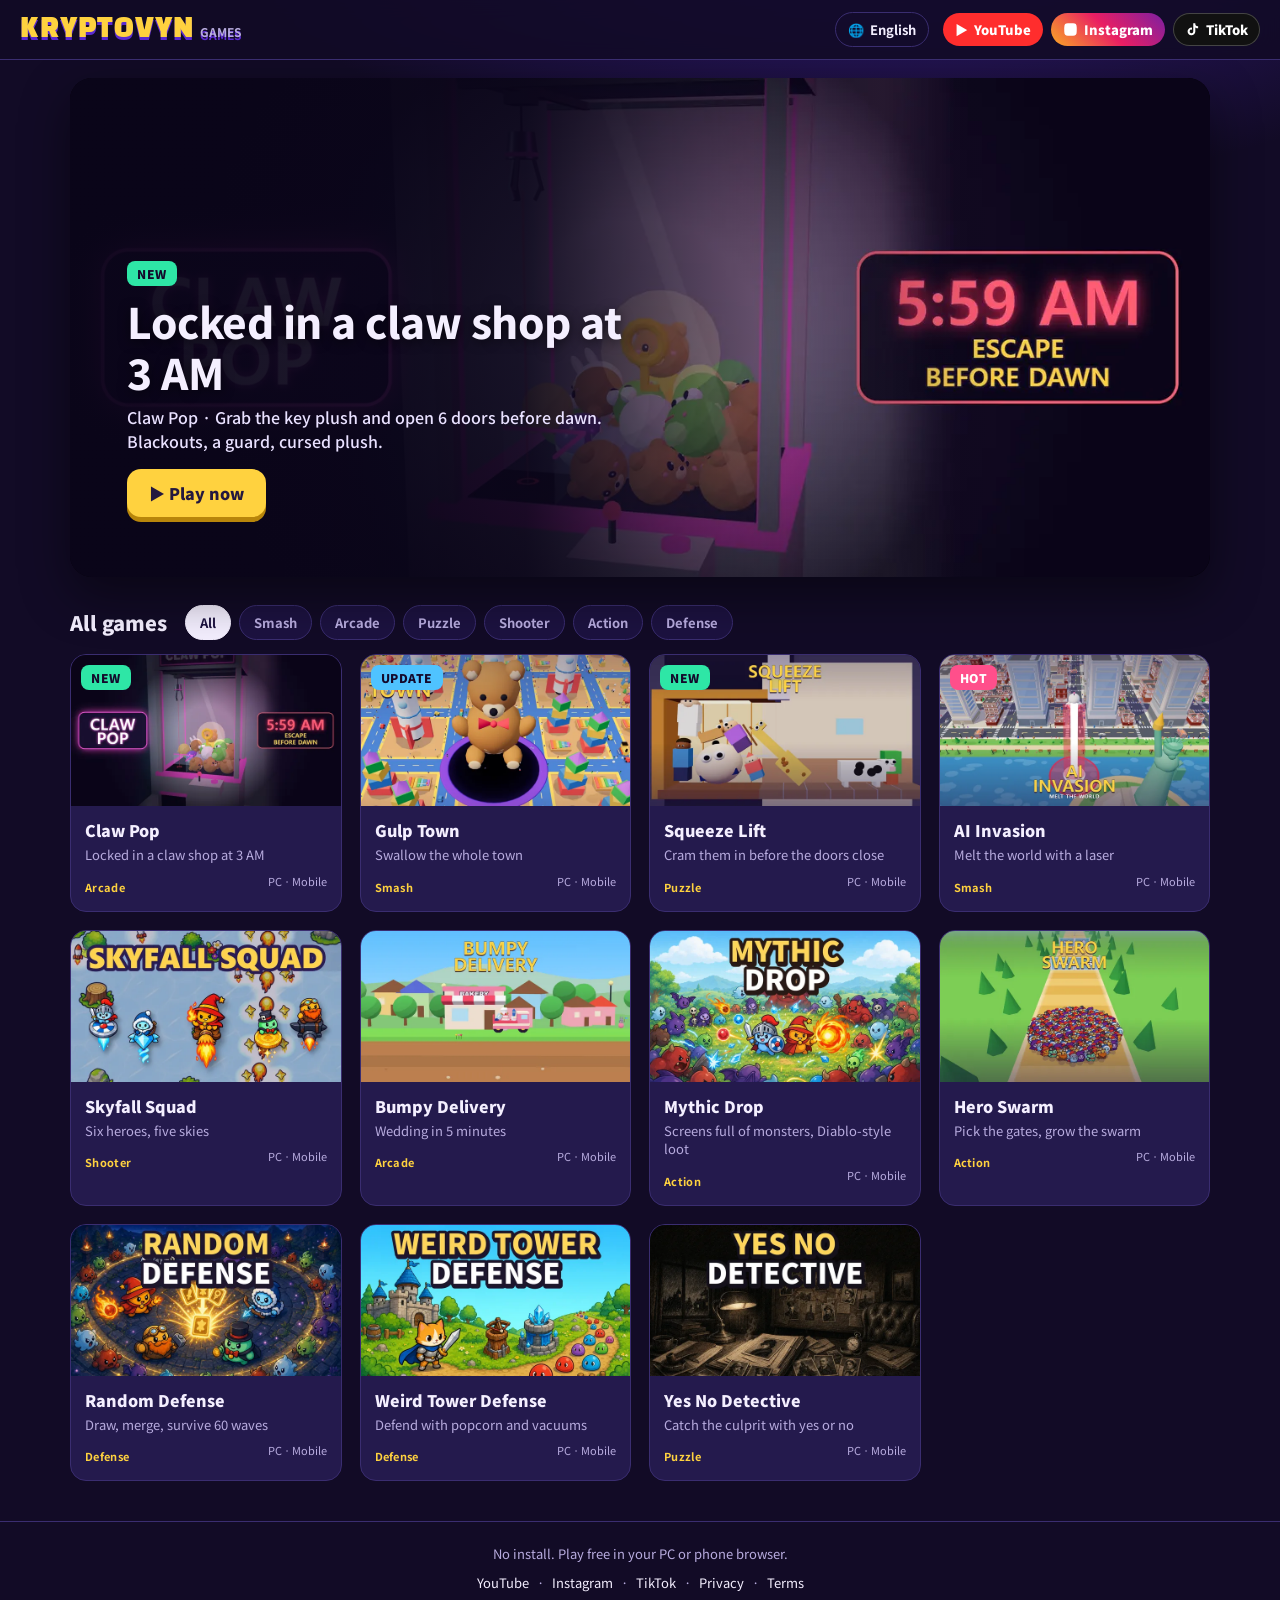
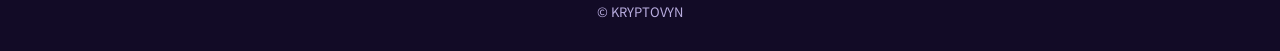
==== index.html @ 741cf645 "사이트 지도와 robots.txt" ====
<!doctype html>
<html lang="ko">
<head>
<meta charset="utf-8">
<meta name="viewport" content="width=device-width,initial-scale=1">
<title>KRYPTOVYN Games · 브라우저에서 바로, 무료</title>
<meta name="description" content="KRYPTOVYN이 만든 웹 게임 모음. 설치 없이 PC · 폰 브라우저에서 바로, 무료로.">
<link rel="canonical" href="https://kryptovyn.github.io/">
<meta property="og:title" content="KRYPTOVYN Games">
<meta property="og:description" content="설치 없이 브라우저에서 바로 하는 무료 게임 11개">
<meta property="og:image" content="https://kryptovyn.github.io/img/claw_hero.webp">
<link rel="preconnect" href="https://fonts.googleapis.com"><link rel="preconnect" href="https://fonts.gstatic.com" crossorigin>
<link href="https://fonts.googleapis.com/css2?family=Black+Han+Sans&family=Noto+Sans+KR:wght@500;700;900&display=swap" rel="stylesheet">
<style>
:root{--bg:#120b26;--bg2:#1c1240;--card:#241a4d;--line:#3a2d70;--ink:#f4efff;--dim:#b8acdf;--sun:#ffd23f;--hot:#ff4f8b;--new:#2ee6a6;--up:#4fc3ff}
*{box-sizing:border-box}html:lang(ja) body,html:lang(zh) body{word-break:normal;line-break:strict;overflow-wrap:anywhere}html{scroll-behavior:smooth}
body{margin:0;overflow-x:hidden;word-break:keep-all;background:radial-gradient(1200px 600px at 70% -10%,#3b1f8f 0,transparent 60%),var(--bg);color:var(--ink);font-family:"Noto Sans KR",system-ui,sans-serif;min-height:100vh}
a{color:inherit;text-decoration:none}
header{position:sticky;top:0;z-index:10;display:flex;min-width:0;align-items:center;gap:14px;padding:12px 20px;background:rgba(18,11,38,.88);backdrop-filter:blur(10px);border-bottom:1px solid var(--line)}
.logo{font-family:"Black Han Sans",sans-serif;font-size:26px;letter-spacing:1px;color:var(--sun);text-shadow:0 3px 0 #5b2bd1}
.logo small{font-family:"Noto Sans KR";font-size:12px;font-weight:700;color:var(--dim);margin-left:6px;letter-spacing:0}
.sp{flex:1}
.lang{all:unset;cursor:pointer;display:flex;align-items:center;gap:6px;padding:7px 12px;border:1px solid var(--line);border-radius:999px;font-size:13px;font-weight:700;color:var(--ink)}.lang:hover{border-color:var(--sun)}#pop{position:fixed;inset:0;z-index:50;display:none;place-items:center;background:rgba(6,3,15,.6);backdrop-filter:blur(4px)}#pop.on{display:grid}.popbox{width:min(92vw,520px);padding:20px;border-radius:20px;background:var(--bg2);border:1px solid var(--line);box-shadow:0 20px 60px rgba(0,0,0,.6)}.popbox h4{margin:0 0 14px;font-size:18px}.langs{display:grid;grid-template-columns:repeat(2,1fr);gap:10px}.langs button{all:unset;cursor:pointer;padding:12px 14px;border-radius:12px;background:var(--card);border:1px solid var(--line);font-weight:700;text-align:center}.langs button.on{background:var(--sun);color:#24183f;border-color:var(--sun)}.langs button:hover{border-color:var(--sun)}
.soc{display:flex;gap:8px}.soc a{display:flex;align-items:center;gap:6px;padding:7px 12px;border-radius:999px;font-weight:900;font-size:13px;color:#fff}.soc .yt{background:#ff2d2d}.soc .ig{background:linear-gradient(45deg,#f9a825,#e91e63,#7b1fa2)}.soc .tt{background:#111;box-shadow:inset 0 0 0 1px #444}.soc svg{width:15px;height:15px;fill:#fff}
main{max-width:1180px;margin:0 auto;padding:18px 20px 40px}
.hero{position:relative;border-radius:22px;overflow:hidden;aspect-ratio:16/7;min-height:230px;background:#000;box-shadow:0 18px 50px rgba(0,0,0,.45)}
.slide{position:absolute;inset:0;opacity:0;transition:opacity .7s;display:block}
.slide.on{opacity:1;z-index:1}.slide .txt{opacity:0;transform:translateY(8px);transition:opacity .35s,transform .35s}.slide.on .txt{opacity:1;transform:none;transition-delay:.35s}
.slide img{width:100%;height:100%;object-fit:cover;object-position:70% center}
.slide .shade{position:absolute;inset:0;background:linear-gradient(90deg,rgba(10,5,25,.96) 0,rgba(10,5,25,.9) 40%,rgba(10,5,25,.35) 62%,transparent 82%)}
.slide .txt{position:absolute;left:5%;bottom:12%;max-width:46%}
.tag{display:inline-block;padding:4px 10px;border-radius:8px;font-size:12px;font-weight:900;letter-spacing:.5px;color:#14092b}
.tag.new{background:var(--new)}.tag.up{background:var(--up)}.tag.hot{background:var(--hot);color:#fff}
.slide h2{margin:10px 0 8px;font-weight:800;font-size:clamp(24px,3.6vw,42px);line-height:1.2;letter-spacing:-.5px;text-shadow:0 2px 12px rgba(0,0,0,.6)}
.slide p{margin:0 0 16px;font-size:clamp(13px,1.4vw,16px);font-weight:500;color:#e9e1ff;line-height:1.5}
.play{display:inline-flex;align-items:center;gap:8px;padding:12px 22px;border-radius:14px;background:var(--sun);color:#24183f;font-weight:900;font-size:16px;box-shadow:0 5px 0 #b8860b;transition:transform .12s}
.play:hover{transform:translateY(-2px)}
.dots{position:absolute;right:18px;bottom:16px;display:flex;gap:8px}
.dots button{all:unset;cursor:pointer;width:10px;height:10px;border-radius:50%;background:rgba(255,255,255,.4)}
.dots button.on{background:var(--sun);width:26px;border-radius:6px}
.bar{display:flex;align-items:center;gap:10px;margin:28px 0 14px;flex-wrap:wrap}
.bar h3{margin:0 8px 0 0;font-size:20px;font-weight:900}
.chip{all:unset;cursor:pointer;padding:7px 14px;border-radius:999px;border:1px solid var(--line);background:var(--bg2);font-size:13px;font-weight:700;color:var(--dim)}
.chip.on{background:var(--ink);color:#1c1240;border-color:var(--ink)}
.grid{display:grid;grid-template-columns:repeat(auto-fill,minmax(240px,1fr));gap:18px}.card,.info{min-width:0}.info b{overflow:hidden;text-overflow:ellipsis;white-space:nowrap}
.card{position:relative;display:flex;flex-direction:column;border-radius:16px;overflow:hidden;background:var(--card);border:1px solid var(--line);transition:transform .15s,box-shadow .15s}
.card:hover{transform:translateY(-4px);box-shadow:0 14px 30px rgba(0,0,0,.4),0 0 0 2px var(--sun)}
.thumb{position:relative;aspect-ratio:16/9;overflow:hidden;background:#000}
.thumb img{width:100%;height:100%;object-fit:cover;transition:transform .3s}
.card:hover .thumb img{transform:scale(1.06)}
.thumb .tag{position:absolute;left:10px;top:10px}
.thumb .go{position:absolute;inset:0;display:grid;place-items:center;background:rgba(10,5,25,.45);opacity:0;transition:opacity .15s}
.card:hover .go{opacity:1}
.go span{padding:10px 20px;border-radius:12px;background:var(--sun);color:#24183f;font-weight:900}
.info{padding:12px 14px 14px}
.info b{display:block;font-size:16px;font-weight:900}
.info p{margin:4px 0 8px;font-size:13px;color:var(--dim);line-height:1.4}
.genre{font-size:11px;font-weight:700;color:var(--sun);letter-spacing:.3px}
.dev{font-size:11px;color:var(--dim);float:right}
footer{border-top:1px solid var(--line);padding:22px 20px 30px;text-align:center;color:var(--dim);font-size:13px}
footer a{margin:0 8px;color:var(--ink)}
@media (max-width:640px){header{padding:10px 16px}.logo{font-size:22px}.logo small{display:none}main{padding:14px 16px 30px}
 .hero{aspect-ratio:4/5}.slide .shade{background:linear-gradient(0deg,rgba(10,5,25,.95) 0,rgba(10,5,25,.5) 50%,transparent 75%)}
 .slide .txt{left:6%;right:6%;bottom:9%;max-width:none}.grid{grid-template-columns:repeat(2,minmax(0,1fr));gap:12px}.info p{display:none}.soc span{display:none}.soc a{padding:7px 9px}#langName{display:none}.lang{padding:7px 10px}}
</style>
</head>
<body>
<header>
  <a class="logo" href="/">KRYPTOVYN<small>GAMES</small></a>
  <div class="sp"></div>
  <button class="lang" id="langBtn" aria-haspopup="dialog">🌐 <span id="langName"></span></button>
  <div class="soc"><a class="yt" href="https://www.youtube.com/@KRYPTOVYN" target="_blank" rel="noopener">▶ <span>YouTube</span></a><a class="ig" href="https://www.instagram.com/kryptovyn/" target="_blank" rel="noopener"><svg viewBox="0 0 24 24"><path d="M12 7a5 5 0 1 0 0 10 5 5 0 0 0 0-10zm0 8.2A3.2 3.2 0 1 1 12 8.8a3.2 3.2 0 0 1 0 6.4zM17.3 5.5a1.2 1.2 0 1 0 0 2.4 1.2 1.2 0 0 0 0-2.4zM12 2c-2.7 0-3 0-4.1.1C3.6 2.3 2.3 3.6 2.1 7.9 2 9 2 9.3 2 12s0 3 .1 4.1c.2 4.3 1.5 5.6 5.8 5.8C9 22 9.3 22 12 22s3 0 4.1-.1c4.3-.2 5.6-1.5 5.8-5.8.1-1.1.1-1.4.1-4.1s0-3-.1-4.1c-.2-4.3-1.5-5.6-5.8-5.8C15 2 14.7 2 12 2z"/></svg><span>Instagram</span></a><a class="tt" href="https://www.tiktok.com/@kryptovyn" target="_blank" rel="noopener"><svg viewBox="0 0 24 24"><path d="M16.5 2h-3.3v13.2a2.9 2.9 0 1 1-2-2.8V9a6.2 6.2 0 1 0 5.3 6.2V8.6a7.6 7.6 0 0 0 4.5 1.5V6.8a4.4 4.4 0 0 1-4.5-4.8z"/></svg><span>TikTok</span></a></div>
</header>
<main>
  <section class="hero" id="hero"></section>
  <div class="bar"><h3 data-t="all">모든 게임</h3><div id="chips" style="display:flex;gap:8px;flex-wrap:wrap"></div></div>
  <section class="grid" id="grid"></section>
</main>
<div id="pop" role="dialog" aria-modal="true"><div class="popbox"><h4 id="popTitle"></h4><div class="langs" id="langs"></div></div></div>
<footer>
  <div data-t="foot">설치 없이 PC · 폰 브라우저에서 바로, 무료로 즐기세요.</div>
  <div style="margin-top:10px"><a href="https://www.youtube.com/@KRYPTOVYN" target="_blank" rel="noopener">YouTube</a>·<a href="https://www.instagram.com/kryptovyn/" target="_blank" rel="noopener">Instagram</a>·<a href="https://www.tiktok.com/@kryptovyn" target="_blank" rel="noopener">TikTok</a>·<a href="/privacy.html">Privacy</a>·<a href="/terms.html">Terms</a></div>
  <div style="margin-top:10px">© KRYPTOVYN</div>
</footer>
<script>
const G = [
  { id: 'claw', url: 'ny4y672bgn55pk', name: 'Claw Pop', tag: 'new', g: 'arcade', hero: 1,
    ko: ['새벽 3시, 뽑기방에 갇혔다', '동트기 전에 열쇠 인형을 뽑아 문 6개를 열어라. 정전 · 경비 · 저주받은 인형.'],
    en: ['Locked in a claw shop at 3 AM', 'Grab the key plush and open 6 doors before dawn. Blackouts, a guard, cursed plush.'] },
  { id: 'gulp', url: 'rp5hg7v2xbxrec', name: 'Gulp Town', tag: 'up', g: 'smash', hero: 1,
    ko: ['구멍 하나로 마을을 통째로', '작은 구멍이 커지며 장난감 방 · 해저 마을 · 공룡 정글까지 10곳을 삼킨다.'],
    en: ['Swallow the whole town', 'A tiny hole grows until it eats 10 towns: toy room, undersea, dino jungle and more.'] },
  { id: 'squeeze', url: '6ucj7qs4r2pgpw', name: 'Squeeze Lift', tag: 'new', g: 'puzzle', hero: 1,
    ko: ['문 닫히기 전에 다 태워', '스모 선수도 피아노도 소도, 엘리베이터에 꽉꽉 밀어 넣기.'],
    en: ['Cram them in before the doors close', 'Sumo wrestlers, pianos, cows: squeeze everyone into the lift.'] },
  { id: 'melt', url: 'kkguhmxusq3gz5', name: 'AI Invasion', tag: 'hot', g: 'smash', hero: 1,
    ko: ['레이저로 세계 도시를 녹여라', '벤치 하나 녹이던 레이저가 에펠탑 · 도쿄타워까지. 도시 11곳.'],
    en: ['Melt the world with a laser', 'From a park bench to the Eiffel Tower: 11 cities to melt.'] },
  { id: 'sky', url: 'kna2vvtacb5og5', name: 'Skyfall Squad', tag: '', g: 'shooter',
    ko: ['영웅 여섯, 하늘 다섯 곳', '손가락 하나로 날며 쏘는 세로 슈팅. 보스 앞에서 지원군 호출.'], en: ['Six heroes, five skies', 'A vertical shooter you fly with one finger. Call backup at the boss.'] },
  { id: 'bumpy', url: '2wv7rvomm4jnra', name: 'Bumpy Delivery', tag: '', g: 'arcade',
    ko: ['결혼식 5분 전, 케이크 배달', '흔들리는 트럭으로 3단 케이크를 지켜라. 길 10개.'], en: ['Wedding in 5 minutes', 'Keep a 3-tier cake on a wobbly truck across 10 roads.'] },
  { id: 'mythic', url: 'd7iuylpphlv6wb', name: 'Mythic Drop', tag: '', g: 'action',
    ko: ['몹으로 꽉 찬 화면, 디아블로식 장비', '무기 21개 · 세트 장비 · 각성. 화면이 전부 터진다.'], en: ['Screens full of monsters, Diablo-style loot', '21 weapons, set items, awakenings.'] },
  { id: 'swarm', url: '33snqmhvxssrfx', name: 'Hero Swarm', tag: '', g: 'action',
    ko: ['문을 골라 영웅 군단 키우기', '좋은 문을 고르면 군단이 불어난다.'], en: ['Pick the gates, grow the swarm', 'Choose the right gates and your army explodes.'] },
  { id: 'random', url: 'zfcdzajva7jixb', name: 'Random Defense', tag: '', g: 'defense',
    ko: ['뽑고 합쳐서 60웨이브', '같은 유닛 둘을 합치면 더 세진다.'], en: ['Draw, merge, survive 60 waves', 'Merge two of a kind to power up.'] },
  { id: 'tower', url: 'lw3zpk6rowh5en', name: 'Weird Tower Defense', tag: '', g: 'defense',
    ko: ['뻥튀기 · 청소기로 막는 디펜스', '이상한 탑으로 슬라임 떼를 막아라.'], en: ['Defend with popcorn and vacuums', 'Hold back slimes with the weirdest towers.'] },
  { id: 'detective', url: '7g3k2mruqqvpy7', name: 'Yes No Detective', tag: '', g: 'puzzle',
    ko: ['예 · 아니오로 범인 찾기', '질문만으로 사건을 푸는 짧은 추리.'], en: ['Catch the culprit with yes or no', 'Short mysteries solved by questions only.'] },
]
const LANGS = { en: 'English', ko: '한국어', es: 'Español', pt: 'Português', ru: 'Русский', tr: 'Türkçe', de: 'Deutsch', fr: 'Français', ja: '日本語', zh: '简体中文' }
// taglines (and hero lines) for languages beyond ko / en: [tagline, hero line]
const X = {
  es: { claw: ['Encerrado en una tienda de garras a las 3 AM', 'Atrapa el peluche con la llave y abre 6 puertas antes del amanecer.'], gulp: ['Trágate el pueblo entero', 'Un agujero diminuto crece hasta comerse 10 pueblos.'], squeeze: ['Mételos antes de que se cierren las puertas', 'Luchadores de sumo, pianos, vacas: todos al ascensor.'], melt: ['Derrite el mundo con un láser', 'De un banco del parque a la Torre Eiffel: 11 ciudades.'], sky: ['Seis héroes, cinco cielos'], bumpy: ['Boda en 5 minutos: entrega el pastel'], mythic: ['Pantallas llenas de monstruos y botín'], swarm: ['Elige puertas y haz crecer tu ejército'], random: ['Saca, combina y aguanta 60 oleadas'], tower: ['Defiende con palomitas y aspiradoras'], detective: ['Atrapa al culpable con sí o no'] },
  pt: { claw: ['Preso numa loja de garra às 3h', 'Pegue a pelúcia da chave e abra 6 portas antes do amanhecer.'], gulp: ['Engula a cidade inteira', 'Um buraco minúsculo cresce até devorar 10 cidades.'], squeeze: ['Enfie todos antes da porta fechar', 'Lutadores de sumô, pianos, vacas: todos no elevador.'], melt: ['Derreta o mundo com um laser', 'De um banco de praça à Torre Eiffel: 11 cidades.'], sky: ['Seis heróis, cinco céus'], bumpy: ['Casamento em 5 minutos: entregue o bolo'], mythic: ['Telas cheias de monstros e saque'], swarm: ['Escolha portões e aumente o exército'], random: ['Sorteie, junte e aguente 60 ondas'], tower: ['Defenda com pipoca e aspiradores'], detective: ['Pegue o culpado com sim ou não'] },
  ru: { claw: ['Заперт в автоматах в 3 часа ночи', 'Достань игрушку с ключом и открой 6 дверей до рассвета.'], gulp: ['Проглоти весь город', 'Крошечная дыра растёт и съедает 10 городов.'], squeeze: ['Затолкай всех, пока двери не закрылись', 'Сумоисты, пианино, коровы — все в лифт.'], melt: ['Расплавь мир лазером', 'От скамейки до Эйфелевой башни: 11 городов.'], sky: ['Шесть героев, пять небес'], bumpy: ['Свадьба через 5 минут: довези торт'], mythic: ['Экран полон монстров и добычи'], swarm: ['Выбирай ворота и расти армию'], random: ['Тяни, объединяй, держи 60 волн'], tower: ['Защита попкорном и пылесосами'], detective: ['Найди виновного вопросами «да» или «нет»'] },
  tr: { claw: ['Gece 3te pençe dükkânına kilitlendin', 'Anahtarlı peluşu kap, şafaktan önce 6 kapıyı aç.'], gulp: ['Bütün kasabayı yut', 'Minik bir delik büyüyüp 10 kasabayı yutar.'], squeeze: ['Kapı kapanmadan herkesi tıkıştır', 'Sumo güreşçileri, piyanolar, inekler: herkes asansöre.'], melt: ['Dünyayı lazerle erit', 'Park bankından Eyfel Kulesine: 11 şehir.'], sky: ['Altı kahraman, beş gökyüzü'], bumpy: ['Düğüne 5 dakika: pastayı teslim et'], mythic: ['Canavar dolu ekranlar ve ganimet'], swarm: ['Kapıları seç, ordunu büyüt'], random: ['Çek, birleştir, 60 dalga dayan'], tower: ['Patlamış mısır ve süpürgeyle savun'], detective: ['Suçluyu evet ya da hayırla bul'] },
  de: { claw: ['Um 3 Uhr im Greiferladen eingesperrt', 'Schnapp das Plüschtier mit dem Schlüssel und öffne 6 Türen vor dem Morgengrauen.'], gulp: ['Verschling die ganze Stadt', 'Ein winziges Loch wächst, bis es 10 Städte frisst.'], squeeze: ['Alle rein, bevor die Tür zugeht', 'Sumoringer, Klaviere, Kühe: alle in den Aufzug.'], melt: ['Schmilz die Welt mit einem Laser', 'Von der Parkbank bis zum Eiffelturm: 11 Städte.'], sky: ['Sechs Helden, fünf Himmel'], bumpy: ['Hochzeit in 5 Minuten: liefere die Torte'], mythic: ['Bildschirme voller Monster und Beute'], swarm: ['Wähle Tore, lass dein Heer wachsen'], random: ['Ziehen, verschmelzen, 60 Wellen halten'], tower: ['Verteidige mit Popcorn und Staubsaugern'], detective: ['Finde den Täter mit Ja oder Nein'] },
  fr: { claw: ['Enfermé dans une boutique de pinces à 3 h', "Attrape la peluche à la clé et ouvre 6 portes avant l'aube."], gulp: ['Avale toute la ville', "Un petit trou grandit jusqu'à dévorer 10 villes."], squeeze: ['Fais-les tous entrer avant la fermeture', "Sumos, pianos, vaches : tout le monde dans l'ascenseur."], melt: ['Fais fondre le monde au laser', "D'un banc public à la tour Eiffel : 11 villes."], sky: ['Six héros, cinq ciels'], bumpy: ['Mariage dans 5 minutes : livre le gâteau'], mythic: ['Des écrans pleins de monstres et de butin'], swarm: ["Choisis les portes, fais grandir l'armée"], random: ['Tire, fusionne, tiens 60 vagues'], tower: ['Défends avec du pop-corn et des aspirateurs'], detective: ['Trouve le coupable par oui ou non'] },
  ja: { claw: ['午前3時、クレーンゲーム店に閉じ込められた', '鍵のぬいぐるみを取って、夜明けまでに扉を6つ開けろ。'], gulp: ['穴ひとつで町をまるごと', '小さな穴が大きくなって10の町を飲み込む。'], squeeze: ['扉が閉まる前に全員乗せろ', '力士もピアノも牛も、エレベーターにぎゅうぎゅう。'], melt: ['レーザーで世界を溶かせ', 'ベンチからエッフェル塔まで、11の都市。'], sky: ['ヒーロー6人、空は5つ'], bumpy: ['結婚式まで5分、ケーキを届けろ'], mythic: ['モンスターだらけの画面とお宝'], swarm: ['ゲートを選んでヒーロー軍団を増やせ'], random: ['引いて合体、60ウェーブを守れ'], tower: ['ポップコーンと掃除機で守るディフェンス'], detective: ['はい・いいえで犯人を探せ'] },
  zh: { claw: ['凌晨3点,被困在抓娃娃店', '抓住带钥匙的玩偶,天亮前打开6扇门。'], gulp: ['一个洞吞掉整个小镇', '小洞越变越大,吞下10个小镇。'], squeeze: ['关门前把所有人塞进去', '相扑选手、钢琴、奶牛,全都塞进电梯。'], melt: ['用激光融化世界', '从公园长椅到埃菲尔铁塔,11座城市。'], sky: ['六位英雄,五片天空'], bumpy: ['婚礼还有5分钟,送蛋糕'], mythic: ['满屏怪物与战利品'], swarm: ['选择大门,壮大英雄军团'], random: ['抽卡合成,守住60波'], tower: ['用爆米花和吸尘器守城'], detective: ['用是或否找出凶手'] },
}
const UI = {
  en: { all: 'All games', foot: 'No install. Play free in your PC or phone browser.', play: 'Play now', lang: 'Language', g: ['All', 'Smash', 'Arcade', 'Puzzle', 'Shooter', 'Action', 'Defense'] },
  ko: { all: '모든 게임', foot: '설치 없이 PC · 폰 브라우저에서 바로, 무료로 즐기세요.', play: '지금 플레이', lang: '언어', g: ['전체', '3D 부수기', '아케이드', '퍼즐', '슈팅', '액션', '디펜스'] },
  es: { all: 'Todos los juegos', foot: 'Sin instalar. Juega gratis en el navegador del PC o del móvil.', play: 'Jugar', lang: 'Idioma', g: ['Todo', 'Destrucción', 'Arcade', 'Puzle', 'Disparos', 'Acción', 'Defensa'] },
  pt: { all: 'Todos os jogos', foot: 'Sem instalar. Jogue grátis no navegador do PC ou celular.', play: 'Jogar', lang: 'Idioma', g: ['Tudo', 'Destruição', 'Arcade', 'Quebra-cabeça', 'Tiro', 'Ação', 'Defesa'] },
  ru: { all: 'Все игры', foot: 'Без установки. Играйте бесплатно в браузере ПК или телефона.', play: 'Играть', lang: 'Язык', g: ['Все', 'Разрушение', 'Аркада', 'Головоломки', 'Шутеры', 'Экшен', 'Защита'] },
  tr: { all: 'Tüm oyunlar', foot: 'Kurulum yok. PC veya telefon tarayıcısında ücretsiz oyna.', play: 'Oyna', lang: 'Dil', g: ['Hepsi', 'Yıkım', 'Arcade', 'Bulmaca', 'Nişancı', 'Aksiyon', 'Savunma'] },
  de: { all: 'Alle Spiele', foot: 'Ohne Installation. Kostenlos im Browser auf PC oder Handy.', play: 'Jetzt spielen', lang: 'Sprache', g: ['Alle', 'Zerstörung', 'Arcade', 'Puzzle', 'Shooter', 'Action', 'Verteidigung'] },
  fr: { all: 'Tous les jeux', foot: 'Sans installation. Jouez gratuitement dans le navigateur, PC ou mobile.', play: 'Jouer', lang: 'Langue', g: ['Tout', 'Destruction', 'Arcade', 'Puzzle', 'Tir', 'Action', 'Défense'] },
  ja: { all: 'すべてのゲーム', foot: 'インストール不要。PC・スマホのブラウザで無料プレイ。', play: '今すぐプレイ', lang: '言語', g: ['すべて', '破壊', 'アーケード', 'パズル', 'シューティング', 'アクション', 'ディフェンス'] },
  zh: { all: '全部游戏', foot: '无需安装,在电脑或手机浏览器免费畅玩。', play: '立即游玩', lang: '语言', g: ['全部', '破坏', '街机', '益智', '射击', '动作', '塔防'] },
}
const GKEYS = ['all', 'smash', 'arcade', 'puzzle', 'shooter', 'action', 'defense']
const TAGS = { new: 'NEW', up: 'UPDATE', hot: 'HOT' }
let lang = 'ko', genre = 'all', slide = 0, timer
const guess = () => { const n = (navigator.language || 'en').slice(0, 2); return LANGS[n] ? n : 'en' }
try { lang = localStorage.getItem('kv_lang') || guess() } catch { lang = guess() }
if (!LANGS[lang]) lang = 'en'
const U = () => UI[lang]
const txt = (g) => g[lang] || (X[lang] && X[lang][g.id] ? [X[lang][g.id][0], X[lang][g.id][1] || X[lang][g.id][0]] : g.en)
const gname = (k) => U().g[GKEYS.indexOf(k)]
const href = (g) => `https://playgama.ai/play/${g.url}`
function render() {
  document.documentElement.lang = lang
  document.getElementById('langName').textContent = LANGS[lang]
  document.getElementById('popTitle').textContent = U().lang
  document.getElementById('langs').innerHTML = Object.entries(LANGS).map(([k, v]) => `<button data-l="${k}" class="${k === lang ? 'on' : ''}" lang="${k}">${v}</button>`).join('')
  document.querySelectorAll('#langs button').forEach((b) => b.onclick = () => { lang = b.dataset.l; try { localStorage.setItem('kv_lang', lang) } catch {} closePop(); render() })
  document.querySelectorAll('[data-t]').forEach((e) => { e.textContent = U()[e.dataset.t] })
  const heroes = G.filter((g) => g.hero)
  document.getElementById('hero').innerHTML = heroes.map((g, i) => `<a class="slide${i === slide ? ' on' : ''}" href="${href(g)}" target="_blank" rel="noopener">
    <img src="img/${g.id}_hero.webp" alt="${g.name}" ${i ? 'loading="lazy"' : ''}><div class="shade"></div>
    <div class="txt">${g.tag ? `<span class="tag ${g.tag}">${TAGS[g.tag]}</span>` : ''}<h2>${txt(g)[0]}</h2><p>${g.name} · ${txt(g)[1]}</p><span class="play">▶ ${U().play}</span></div></a>`).join('')
    + `<div class="dots">${heroes.map((_, i) => `<button aria-label="${i + 1}" class="${i === slide ? 'on' : ''}" data-i="${i}"></button>`).join('')}</div>`
  document.querySelectorAll('.dots button').forEach((b) => b.onclick = (e) => { e.preventDefault(); slide = +b.dataset.i; render(); restart() })
  document.getElementById('chips').innerHTML = GKEYS.map((k) => `<button class="chip${k === genre ? ' on' : ''}" data-g="${k}">${gname(k)}</button>`).join('')
  document.querySelectorAll('.chip').forEach((b) => b.onclick = () => { genre = b.dataset.g; render() })
  document.getElementById('grid').innerHTML = G.filter((g) => genre === 'all' || g.g === genre).map((g) => `<a class="card" href="${href(g)}" target="_blank" rel="noopener">
    <div class="thumb"><img src="img/${g.id}.webp" alt="${g.name}" loading="lazy" width="640" height="360">${g.tag ? `<span class="tag ${g.tag}">${TAGS[g.tag]}</span>` : ''}<div class="go"><span>▶ ${U().play}</span></div></div>
    <div class="info"><b>${g.name}</b><p>${txt(g)[0]}</p><span class="genre">${gname(g.g)}</span><span class="dev">PC · Mobile</span></div></a>`).join('')
}
function restart() { clearInterval(timer); timer = setInterval(() => { slide = (slide + 1) % G.filter((g) => g.hero).length; document.querySelectorAll('.slide').forEach((s, i) => s.classList.toggle('on', i === slide)); document.querySelectorAll('.dots button').forEach((b, i) => b.classList.toggle('on', i === slide)) }, 5000) }
const pop = document.getElementById('pop')
function closePop() { pop.classList.remove('on') }
document.getElementById('langBtn').onclick = () => pop.classList.add('on')
pop.onclick = (e) => { if (e.target === pop) closePop() }
addEventListener('keydown', (e) => { if (e.key === 'Escape') closePop() })
render(); restart()
</script>
</body>
</html>
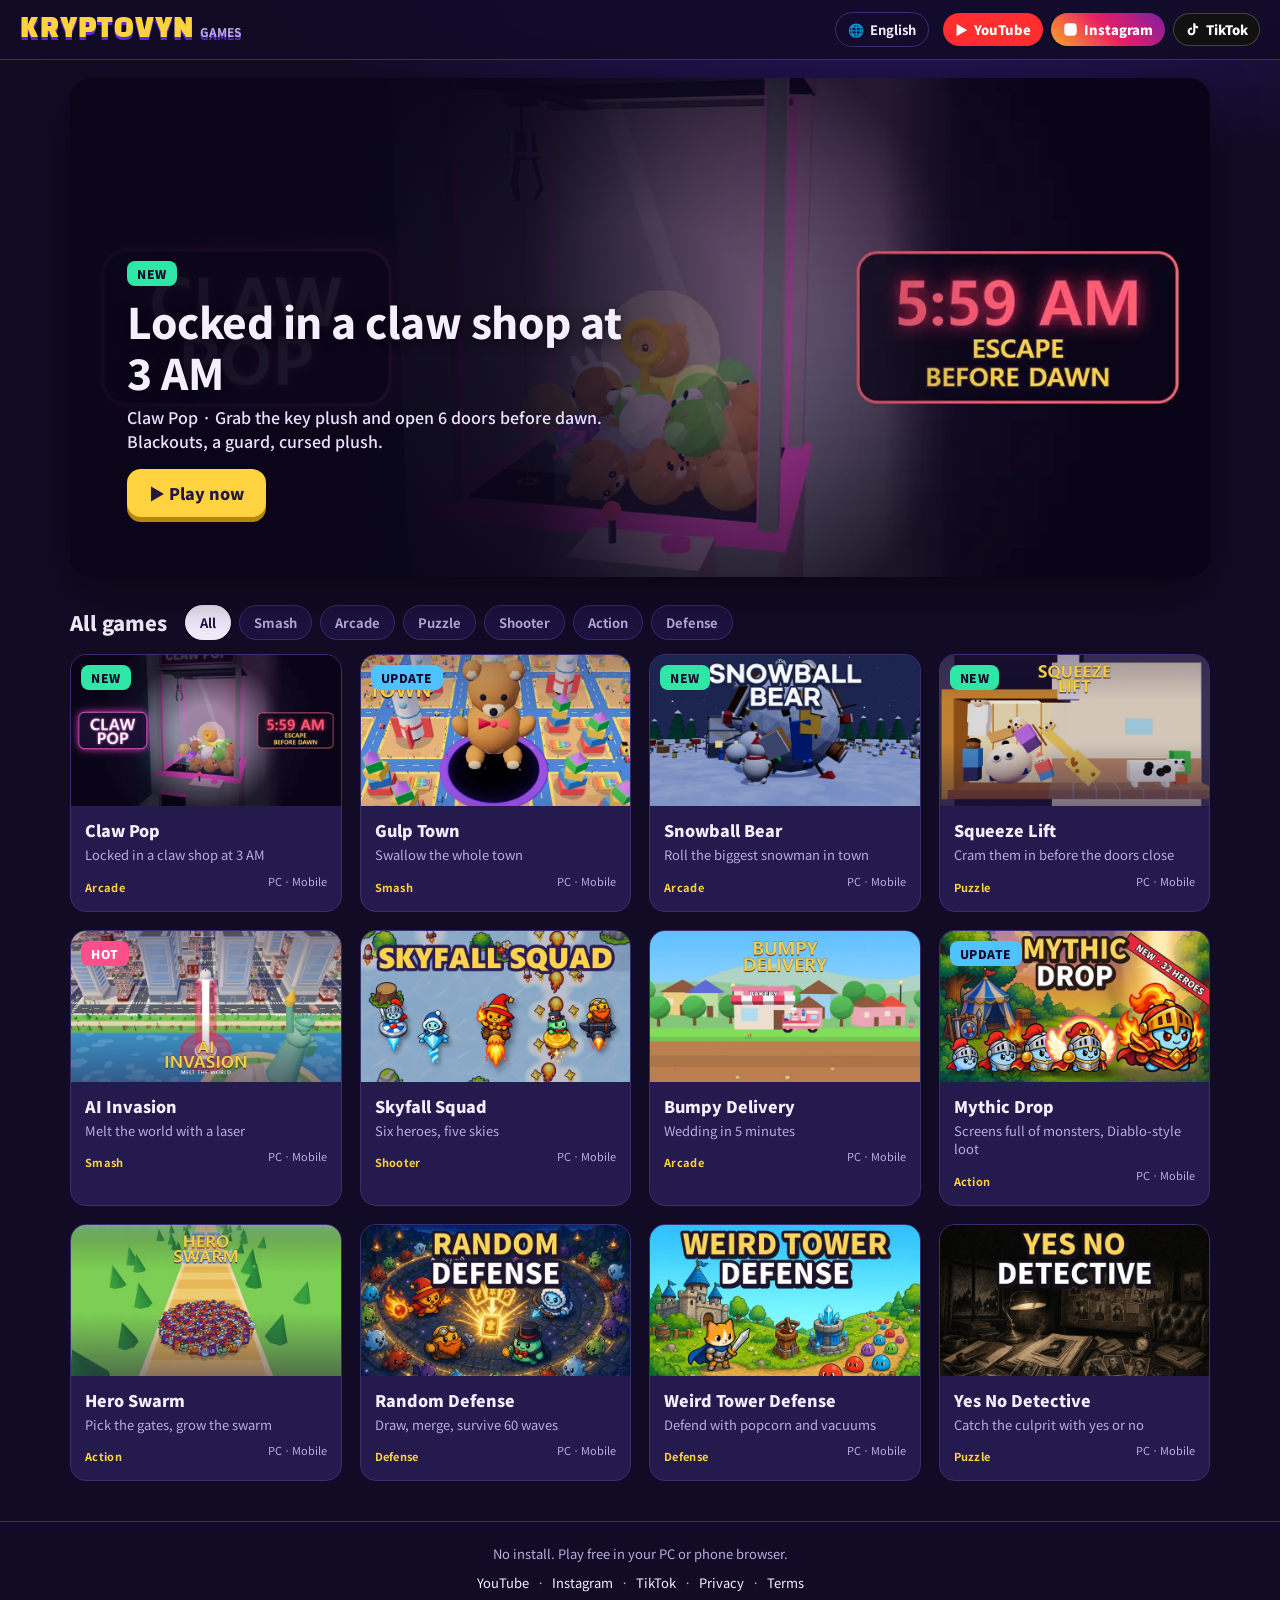
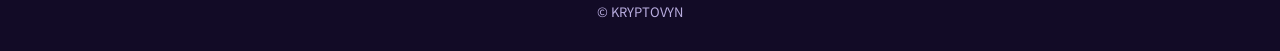
==== commit fa7c6d01: "Snowball Bear 새 게임 카드 · Mythic Drop 업데이트 표지" ====
--- a/index.html
+++ b/index.html
@@ -5,6 +5,8 @@
 <meta name="viewport" content="width=device-width,initial-scale=1">
 <title>KRYPTOVYN Games · 브라우저에서 바로, 무료</title>
 <meta name="description" content="KRYPTOVYN이 만든 웹 게임 모음. 설치 없이 PC · 폰 브라우저에서 바로, 무료로.">
+<meta name="google-site-verification" content="Hbck0BatvO0ZgQ4ZraOnLDnKGUqeR72XmR1-KyHalbg">
+<meta name="naver-site-verification" content="104e29224c9a70baad193a29a7c2afa81b162227">
 <link rel="canonical" href="https://kryptovyn.github.io/">
 <meta property="og:title" content="KRYPTOVYN Games">
 <meta property="og:description" content="설치 없이 브라우저에서 바로 하는 무료 게임 11개">
@@ -90,6 +92,9 @@
   { id: 'gulp', url: 'rp5hg7v2xbxrec', name: 'Gulp Town', tag: 'up', g: 'smash', hero: 1,
     ko: ['구멍 하나로 마을을 통째로', '작은 구멍이 커지며 장난감 방 · 해저 마을 · 공룡 정글까지 10곳을 삼킨다.'],
     en: ['Swallow the whole town', 'A tiny hole grows until it eats 10 towns: toy room, undersea, dino jungle and more.'] },
+  { id: 'snow', url: 'rdtskf6x3lowde', name: 'Snowball Bear', tag: 'new', g: 'arcade', hero: 1,
+    ko: ['눈덩이 굴려 마을에서 제일 큰 눈사람', '꼬마 북극곰 뭉치의 눈 오는 밤. 판마다 작은 이야기, 여섯 판.'],
+    en: ['Roll the biggest snowman in town', "Little polar bear Puff's snowy night. Six stages, a small story in each."] },
   { id: 'squeeze', url: '6ucj7qs4r2pgpw', name: 'Squeeze Lift', tag: 'new', g: 'puzzle', hero: 1,
     ko: ['문 닫히기 전에 다 태워', '스모 선수도 피아노도 소도, 엘리베이터에 꽉꽉 밀어 넣기.'],
     en: ['Cram them in before the doors close', 'Sumo wrestlers, pianos, cows: squeeze everyone into the lift.'] },
@@ -100,8 +105,8 @@
     ko: ['영웅 여섯, 하늘 다섯 곳', '손가락 하나로 날며 쏘는 세로 슈팅. 보스 앞에서 지원군 호출.'], en: ['Six heroes, five skies', 'A vertical shooter you fly with one finger. Call backup at the boss.'] },
   { id: 'bumpy', url: '2wv7rvomm4jnra', name: 'Bumpy Delivery', tag: '', g: 'arcade',
     ko: ['결혼식 5분 전, 케이크 배달', '흔들리는 트럭으로 3단 케이크를 지켜라. 길 10개.'], en: ['Wedding in 5 minutes', 'Keep a 3-tier cake on a wobbly truck across 10 roads.'] },
-  { id: 'mythic', url: 'd7iuylpphlv6wb', name: 'Mythic Drop', tag: '', g: 'action',
-    ko: ['몹으로 꽉 찬 화면, 디아블로식 장비', '무기 21개 · 세트 장비 · 각성. 화면이 전부 터진다.'], en: ['Screens full of monsters, Diablo-style loot', '21 weapons, set items, awakenings.'] },
+  { id: 'mythic', url: 'd7iuylpphlv6wb', name: 'Mythic Drop', tag: 'up', g: 'action',
+    ko: ['몹으로 꽉 찬 화면, 디아블로식 장비', '주우면 바로 입는 장비 · 캐릭터 32명 · 세트 장비. 화면이 전부 터진다.'], en: ['Screens full of monsters, Diablo-style loot', 'Gear you wear as you grab it, 32 heroes, set items.'] },
   { id: 'swarm', url: '33snqmhvxssrfx', name: 'Hero Swarm', tag: '', g: 'action',
     ko: ['문을 골라 영웅 군단 키우기', '좋은 문을 고르면 군단이 불어난다.'], en: ['Pick the gates, grow the swarm', 'Choose the right gates and your army explodes.'] },
   { id: 'random', url: 'zfcdzajva7jixb', name: 'Random Defense', tag: '', g: 'defense',
@@ -144,7 +149,7 @@
 const U = () => UI[lang]
 const txt = (g) => g[lang] || (X[lang] && X[lang][g.id] ? [X[lang][g.id][0], X[lang][g.id][1] || X[lang][g.id][0]] : g.en)
 const gname = (k) => U().g[GKEYS.indexOf(k)]
-const href = (g) => `https://playgama.ai/play/${g.url}`
+const href = (g) => g.path || `https://playgama.ai/play/${g.url}`
 function render() {
   document.documentElement.lang = lang
   document.getElementById('langName').textContent = LANGS[lang]
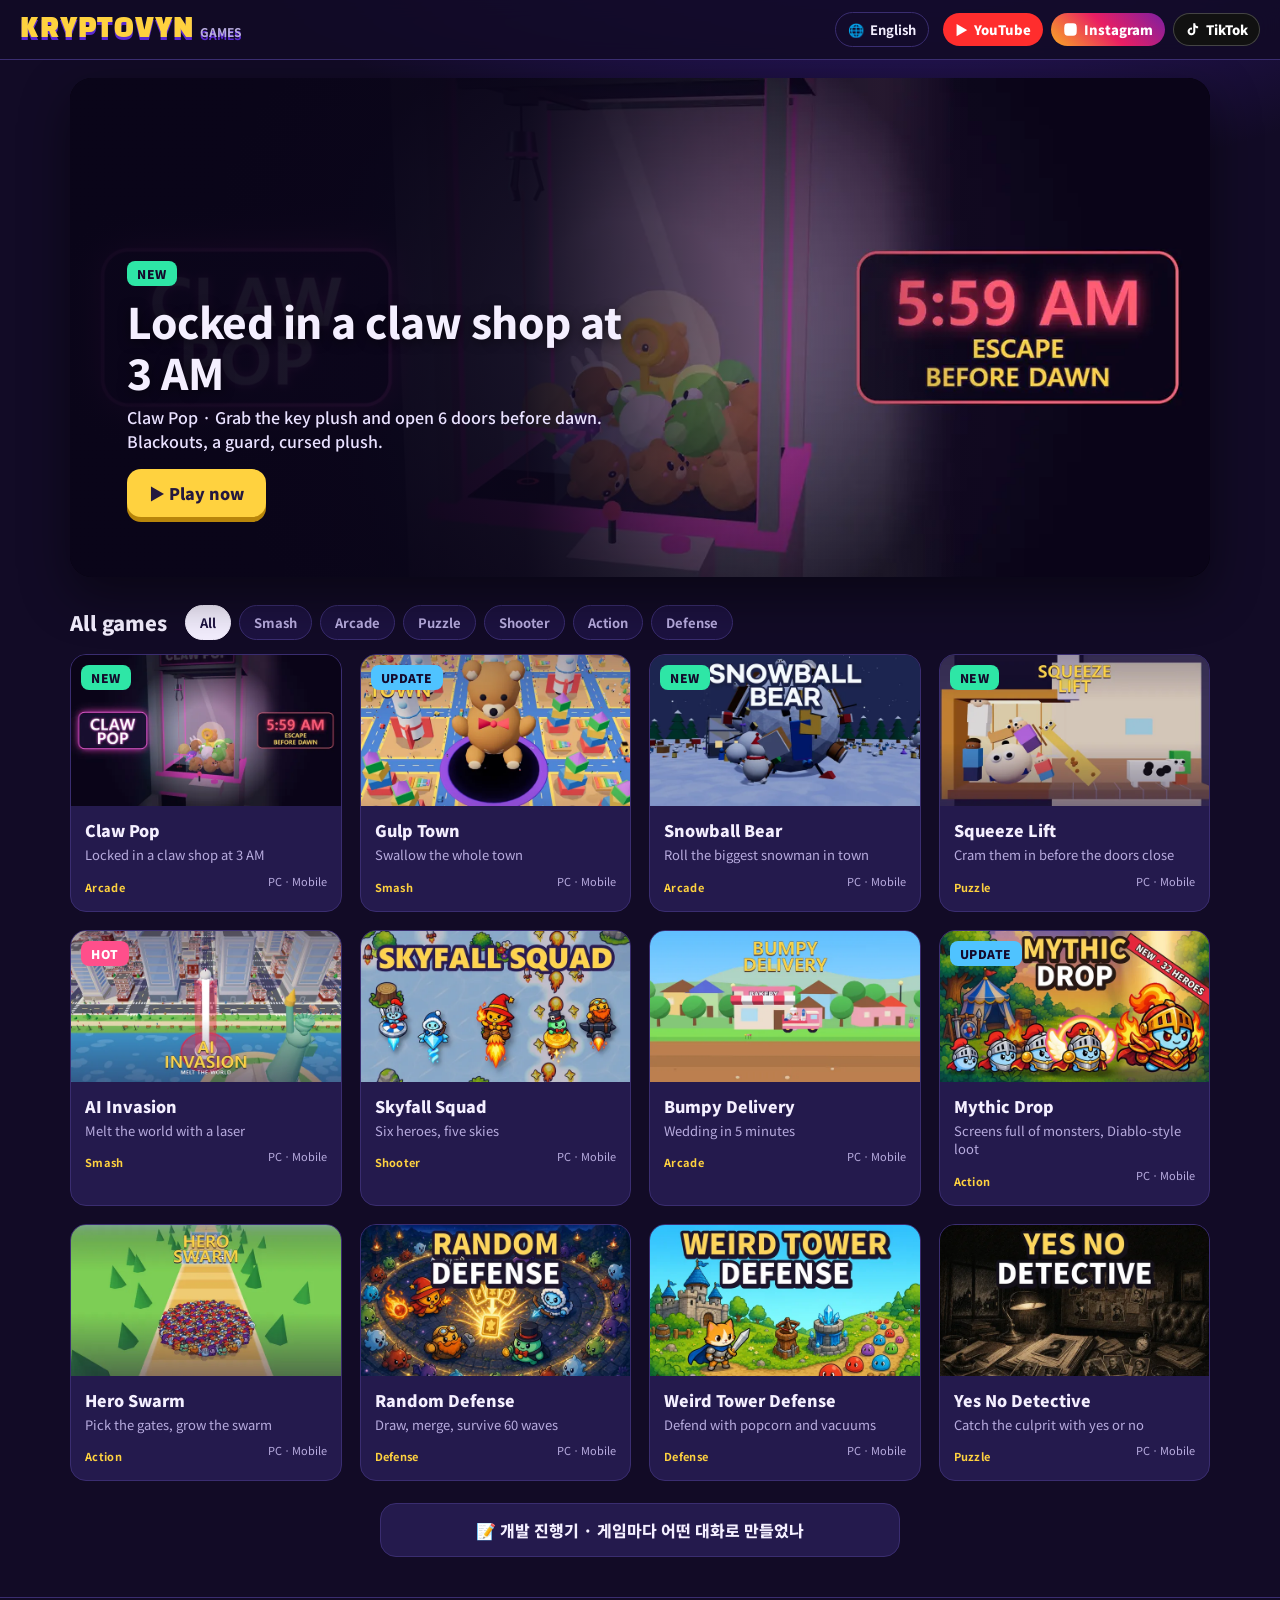
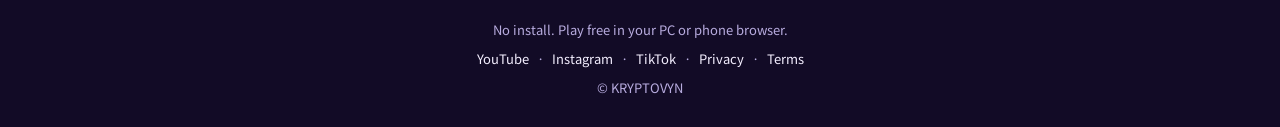
==== commit d65e86de: "개발 진행기: 게임마다 회의 기록과 사진 (첫 편 Claw Pop)" ====
--- a/index.html
+++ b/index.html
@@ -77,6 +77,7 @@
   <section class="hero" id="hero"></section>
   <div class="bar"><h3 data-t="all">모든 게임</h3><div id="chips" style="display:flex;gap:8px;flex-wrap:wrap"></div></div>
   <section class="grid" id="grid"></section>
+  <a href="/devlog/" style="display:block;margin:22px auto 0;max-width:520px;padding:14px 18px;border-radius:16px;border:1px solid var(--line);background:var(--card);color:var(--ink);text-decoration:none;font-weight:800;text-align:center">📝 개발 진행기 · 게임마다 어떤 대화로 만들었나</a>
 </main>
 <div id="pop" role="dialog" aria-modal="true"><div class="popbox"><h4 id="popTitle"></h4><div class="langs" id="langs"></div></div></div>
 <footer>
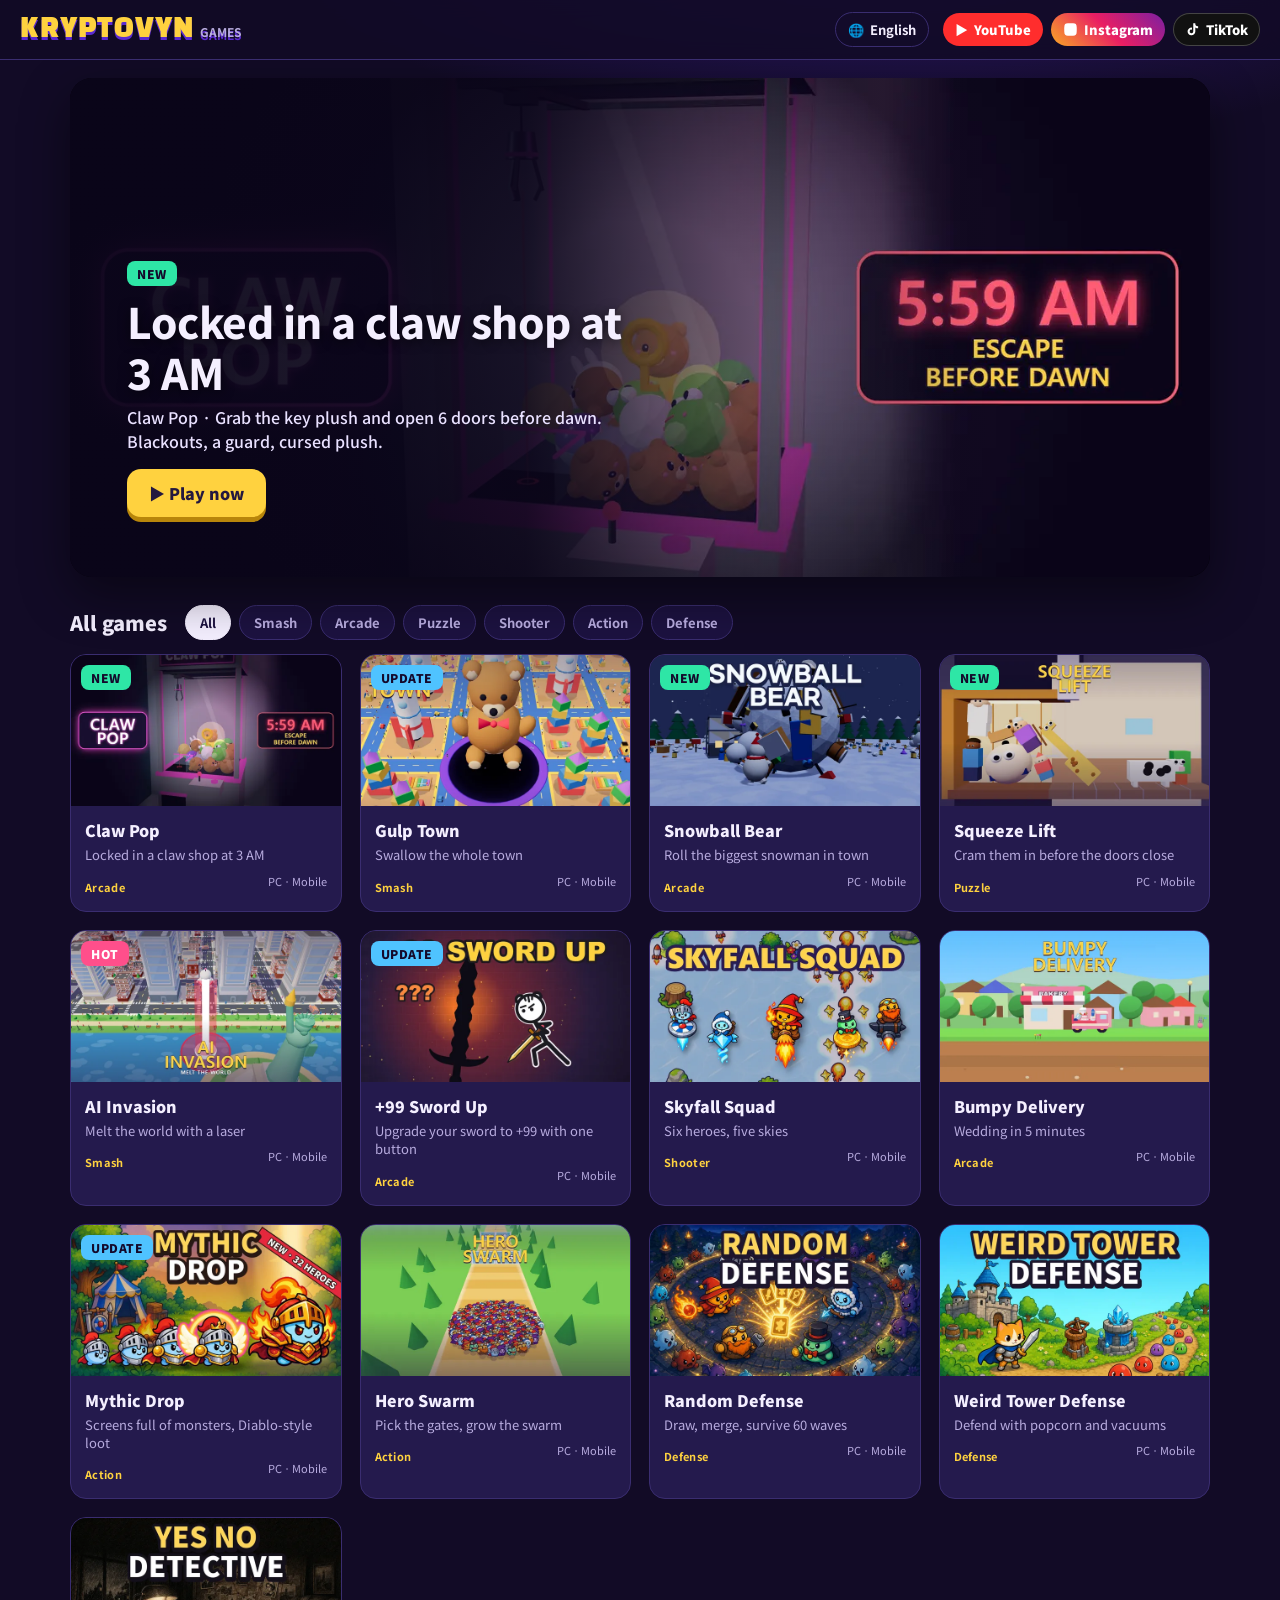
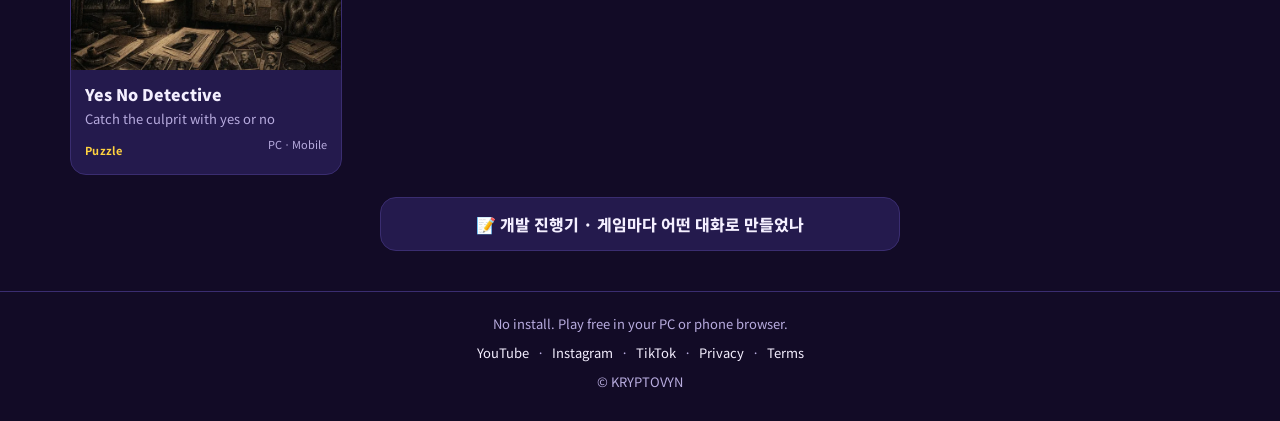
==== commit 32543f44: "+99 Sword Up을 게임 목록에 더함" ====
--- a/index.html
+++ b/index.html
@@ -102,6 +102,8 @@
   { id: 'melt', url: 'kkguhmxusq3gz5', name: 'AI Invasion', tag: 'hot', g: 'smash', hero: 1,
     ko: ['레이저로 세계 도시를 녹여라', '벤치 하나 녹이던 레이저가 에펠탑 · 도쿄타워까지. 도시 11곳.'],
     en: ['Melt the world with a laser', 'From a park bench to the Eiffel Tower: 11 cities to melt.'] },
+  { id: 'sword', url: 'devc6h5w6yqknp', name: '+99 Sword Up', tag: 'up', g: 'arcade',
+    ko: ['버튼 하나로 칼을 +99까지', '성공하면 +1, 실패하면 깨진다. 깨진 조각으로 대장간을 키워 다시 도전.'], en: ['Upgrade your sword to +99 with one button', 'Success is +1, failure shatters it. Use the shards to grow your forge and try again.'] },
   { id: 'sky', url: 'kna2vvtacb5og5', name: 'Skyfall Squad', tag: '', g: 'shooter',
     ko: ['영웅 여섯, 하늘 다섯 곳', '손가락 하나로 날며 쏘는 세로 슈팅. 보스 앞에서 지원군 호출.'], en: ['Six heroes, five skies', 'A vertical shooter you fly with one finger. Call backup at the boss.'] },
   { id: 'bumpy', url: '2wv7rvomm4jnra', name: 'Bumpy Delivery', tag: '', g: 'arcade',
@@ -120,14 +122,14 @@
 const LANGS = { en: 'English', ko: '한국어', es: 'Español', pt: 'Português', ru: 'Русский', tr: 'Türkçe', de: 'Deutsch', fr: 'Français', ja: '日本語', zh: '简体中文' }
 // taglines (and hero lines) for languages beyond ko / en: [tagline, hero line]
 const X = {
-  es: { claw: ['Encerrado en una tienda de garras a las 3 AM', 'Atrapa el peluche con la llave y abre 6 puertas antes del amanecer.'], gulp: ['Trágate el pueblo entero', 'Un agujero diminuto crece hasta comerse 10 pueblos.'], squeeze: ['Mételos antes de que se cierren las puertas', 'Luchadores de sumo, pianos, vacas: todos al ascensor.'], melt: ['Derrite el mundo con un láser', 'De un banco del parque a la Torre Eiffel: 11 ciudades.'], sky: ['Seis héroes, cinco cielos'], bumpy: ['Boda en 5 minutos: entrega el pastel'], mythic: ['Pantallas llenas de monstruos y botín'], swarm: ['Elige puertas y haz crecer tu ejército'], random: ['Saca, combina y aguanta 60 oleadas'], tower: ['Defiende con palomitas y aspiradoras'], detective: ['Atrapa al culpable con sí o no'] },
-  pt: { claw: ['Preso numa loja de garra às 3h', 'Pegue a pelúcia da chave e abra 6 portas antes do amanhecer.'], gulp: ['Engula a cidade inteira', 'Um buraco minúsculo cresce até devorar 10 cidades.'], squeeze: ['Enfie todos antes da porta fechar', 'Lutadores de sumô, pianos, vacas: todos no elevador.'], melt: ['Derreta o mundo com um laser', 'De um banco de praça à Torre Eiffel: 11 cidades.'], sky: ['Seis heróis, cinco céus'], bumpy: ['Casamento em 5 minutos: entregue o bolo'], mythic: ['Telas cheias de monstros e saque'], swarm: ['Escolha portões e aumente o exército'], random: ['Sorteie, junte e aguente 60 ondas'], tower: ['Defenda com pipoca e aspiradores'], detective: ['Pegue o culpado com sim ou não'] },
-  ru: { claw: ['Заперт в автоматах в 3 часа ночи', 'Достань игрушку с ключом и открой 6 дверей до рассвета.'], gulp: ['Проглоти весь город', 'Крошечная дыра растёт и съедает 10 городов.'], squeeze: ['Затолкай всех, пока двери не закрылись', 'Сумоисты, пианино, коровы — все в лифт.'], melt: ['Расплавь мир лазером', 'От скамейки до Эйфелевой башни: 11 городов.'], sky: ['Шесть героев, пять небес'], bumpy: ['Свадьба через 5 минут: довези торт'], mythic: ['Экран полон монстров и добычи'], swarm: ['Выбирай ворота и расти армию'], random: ['Тяни, объединяй, держи 60 волн'], tower: ['Защита попкорном и пылесосами'], detective: ['Найди виновного вопросами «да» или «нет»'] },
-  tr: { claw: ['Gece 3te pençe dükkânına kilitlendin', 'Anahtarlı peluşu kap, şafaktan önce 6 kapıyı aç.'], gulp: ['Bütün kasabayı yut', 'Minik bir delik büyüyüp 10 kasabayı yutar.'], squeeze: ['Kapı kapanmadan herkesi tıkıştır', 'Sumo güreşçileri, piyanolar, inekler: herkes asansöre.'], melt: ['Dünyayı lazerle erit', 'Park bankından Eyfel Kulesine: 11 şehir.'], sky: ['Altı kahraman, beş gökyüzü'], bumpy: ['Düğüne 5 dakika: pastayı teslim et'], mythic: ['Canavar dolu ekranlar ve ganimet'], swarm: ['Kapıları seç, ordunu büyüt'], random: ['Çek, birleştir, 60 dalga dayan'], tower: ['Patlamış mısır ve süpürgeyle savun'], detective: ['Suçluyu evet ya da hayırla bul'] },
-  de: { claw: ['Um 3 Uhr im Greiferladen eingesperrt', 'Schnapp das Plüschtier mit dem Schlüssel und öffne 6 Türen vor dem Morgengrauen.'], gulp: ['Verschling die ganze Stadt', 'Ein winziges Loch wächst, bis es 10 Städte frisst.'], squeeze: ['Alle rein, bevor die Tür zugeht', 'Sumoringer, Klaviere, Kühe: alle in den Aufzug.'], melt: ['Schmilz die Welt mit einem Laser', 'Von der Parkbank bis zum Eiffelturm: 11 Städte.'], sky: ['Sechs Helden, fünf Himmel'], bumpy: ['Hochzeit in 5 Minuten: liefere die Torte'], mythic: ['Bildschirme voller Monster und Beute'], swarm: ['Wähle Tore, lass dein Heer wachsen'], random: ['Ziehen, verschmelzen, 60 Wellen halten'], tower: ['Verteidige mit Popcorn und Staubsaugern'], detective: ['Finde den Täter mit Ja oder Nein'] },
-  fr: { claw: ['Enfermé dans une boutique de pinces à 3 h', "Attrape la peluche à la clé et ouvre 6 portes avant l'aube."], gulp: ['Avale toute la ville', "Un petit trou grandit jusqu'à dévorer 10 villes."], squeeze: ['Fais-les tous entrer avant la fermeture', "Sumos, pianos, vaches : tout le monde dans l'ascenseur."], melt: ['Fais fondre le monde au laser', "D'un banc public à la tour Eiffel : 11 villes."], sky: ['Six héros, cinq ciels'], bumpy: ['Mariage dans 5 minutes : livre le gâteau'], mythic: ['Des écrans pleins de monstres et de butin'], swarm: ["Choisis les portes, fais grandir l'armée"], random: ['Tire, fusionne, tiens 60 vagues'], tower: ['Défends avec du pop-corn et des aspirateurs'], detective: ['Trouve le coupable par oui ou non'] },
-  ja: { claw: ['午前3時、クレーンゲーム店に閉じ込められた', '鍵のぬいぐるみを取って、夜明けまでに扉を6つ開けろ。'], gulp: ['穴ひとつで町をまるごと', '小さな穴が大きくなって10の町を飲み込む。'], squeeze: ['扉が閉まる前に全員乗せろ', '力士もピアノも牛も、エレベーターにぎゅうぎゅう。'], melt: ['レーザーで世界を溶かせ', 'ベンチからエッフェル塔まで、11の都市。'], sky: ['ヒーロー6人、空は5つ'], bumpy: ['結婚式まで5分、ケーキを届けろ'], mythic: ['モンスターだらけの画面とお宝'], swarm: ['ゲートを選んでヒーロー軍団を増やせ'], random: ['引いて合体、60ウェーブを守れ'], tower: ['ポップコーンと掃除機で守るディフェンス'], detective: ['はい・いいえで犯人を探せ'] },
-  zh: { claw: ['凌晨3点,被困在抓娃娃店', '抓住带钥匙的玩偶,天亮前打开6扇门。'], gulp: ['一个洞吞掉整个小镇', '小洞越变越大,吞下10个小镇。'], squeeze: ['关门前把所有人塞进去', '相扑选手、钢琴、奶牛,全都塞进电梯。'], melt: ['用激光融化世界', '从公园长椅到埃菲尔铁塔,11座城市。'], sky: ['六位英雄,五片天空'], bumpy: ['婚礼还有5分钟,送蛋糕'], mythic: ['满屏怪物与战利品'], swarm: ['选择大门,壮大英雄军团'], random: ['抽卡合成,守住60波'], tower: ['用爆米花和吸尘器守城'], detective: ['用是或否找出凶手'] },
+  es: { sword: ['Mejora tu espada hasta +99 con un botón'], claw: ['Encerrado en una tienda de garras a las 3 AM', 'Atrapa el peluche con la llave y abre 6 puertas antes del amanecer.'], gulp: ['Trágate el pueblo entero', 'Un agujero diminuto crece hasta comerse 10 pueblos.'], squeeze: ['Mételos antes de que se cierren las puertas', 'Luchadores de sumo, pianos, vacas: todos al ascensor.'], melt: ['Derrite el mundo con un láser', 'De un banco del parque a la Torre Eiffel: 11 ciudades.'], sky: ['Seis héroes, cinco cielos'], bumpy: ['Boda en 5 minutos: entrega el pastel'], mythic: ['Pantallas llenas de monstruos y botín'], swarm: ['Elige puertas y haz crecer tu ejército'], random: ['Saca, combina y aguanta 60 oleadas'], tower: ['Defiende con palomitas y aspiradoras'], detective: ['Atrapa al culpable con sí o no'] },
+  pt: { sword: ['Aprimore sua espada até +99 com um botão'], claw: ['Preso numa loja de garra às 3h', 'Pegue a pelúcia da chave e abra 6 portas antes do amanhecer.'], gulp: ['Engula a cidade inteira', 'Um buraco minúsculo cresce até devorar 10 cidades.'], squeeze: ['Enfie todos antes da porta fechar', 'Lutadores de sumô, pianos, vacas: todos no elevador.'], melt: ['Derreta o mundo com um laser', 'De um banco de praça à Torre Eiffel: 11 cidades.'], sky: ['Seis heróis, cinco céus'], bumpy: ['Casamento em 5 minutos: entregue o bolo'], mythic: ['Telas cheias de monstros e saque'], swarm: ['Escolha portões e aumente o exército'], random: ['Sorteie, junte e aguente 60 ondas'], tower: ['Defenda com pipoca e aspiradores'], detective: ['Pegue o culpado com sim ou não'] },
+  ru: { sword: ['Заточи меч до +99 одной кнопкой'], claw: ['Заперт в автоматах в 3 часа ночи', 'Достань игрушку с ключом и открой 6 дверей до рассвета.'], gulp: ['Проглоти весь город', 'Крошечная дыра растёт и съедает 10 городов.'], squeeze: ['Затолкай всех, пока двери не закрылись', 'Сумоисты, пианино, коровы — все в лифт.'], melt: ['Расплавь мир лазером', 'От скамейки до Эйфелевой башни: 11 городов.'], sky: ['Шесть героев, пять небес'], bumpy: ['Свадьба через 5 минут: довези торт'], mythic: ['Экран полон монстров и добычи'], swarm: ['Выбирай ворота и расти армию'], random: ['Тяни, объединяй, держи 60 волн'], tower: ['Защита попкорном и пылесосами'], detective: ['Найди виновного вопросами «да» или «нет»'] },
+  tr: { sword: ["Tek tuşla kılıcını +99'a yükselt"], claw: ['Gece 3te pençe dükkânına kilitlendin', 'Anahtarlı peluşu kap, şafaktan önce 6 kapıyı aç.'], gulp: ['Bütün kasabayı yut', 'Minik bir delik büyüyüp 10 kasabayı yutar.'], squeeze: ['Kapı kapanmadan herkesi tıkıştır', 'Sumo güreşçileri, piyanolar, inekler: herkes asansöre.'], melt: ['Dünyayı lazerle erit', 'Park bankından Eyfel Kulesine: 11 şehir.'], sky: ['Altı kahraman, beş gökyüzü'], bumpy: ['Düğüne 5 dakika: pastayı teslim et'], mythic: ['Canavar dolu ekranlar ve ganimet'], swarm: ['Kapıları seç, ordunu büyüt'], random: ['Çek, birleştir, 60 dalga dayan'], tower: ['Patlamış mısır ve süpürgeyle savun'], detective: ['Suçluyu evet ya da hayırla bul'] },
+  de: { sword: ['Schmiede dein Schwert mit einem Knopf auf +99'], claw: ['Um 3 Uhr im Greiferladen eingesperrt', 'Schnapp das Plüschtier mit dem Schlüssel und öffne 6 Türen vor dem Morgengrauen.'], gulp: ['Verschling die ganze Stadt', 'Ein winziges Loch wächst, bis es 10 Städte frisst.'], squeeze: ['Alle rein, bevor die Tür zugeht', 'Sumoringer, Klaviere, Kühe: alle in den Aufzug.'], melt: ['Schmilz die Welt mit einem Laser', 'Von der Parkbank bis zum Eiffelturm: 11 Städte.'], sky: ['Sechs Helden, fünf Himmel'], bumpy: ['Hochzeit in 5 Minuten: liefere die Torte'], mythic: ['Bildschirme voller Monster und Beute'], swarm: ['Wähle Tore, lass dein Heer wachsen'], random: ['Ziehen, verschmelzen, 60 Wellen halten'], tower: ['Verteidige mit Popcorn und Staubsaugern'], detective: ['Finde den Täter mit Ja oder Nein'] },
+  fr: { sword: ["Améliore ton épée jusqu'à +99 d'un seul bouton"], claw: ['Enfermé dans une boutique de pinces à 3 h', "Attrape la peluche à la clé et ouvre 6 portes avant l'aube."], gulp: ['Avale toute la ville', "Un petit trou grandit jusqu'à dévorer 10 villes."], squeeze: ['Fais-les tous entrer avant la fermeture', "Sumos, pianos, vaches : tout le monde dans l'ascenseur."], melt: ['Fais fondre le monde au laser', "D'un banc public à la tour Eiffel : 11 villes."], sky: ['Six héros, cinq ciels'], bumpy: ['Mariage dans 5 minutes : livre le gâteau'], mythic: ['Des écrans pleins de monstres et de butin'], swarm: ["Choisis les portes, fais grandir l'armée"], random: ['Tire, fusionne, tiens 60 vagues'], tower: ['Défends avec du pop-corn et des aspirateurs'], detective: ['Trouve le coupable par oui ou non'] },
+  ja: { sword: ['ボタンひとつで剣を+99まで強化'], claw: ['午前3時、クレーンゲーム店に閉じ込められた', '鍵のぬいぐるみを取って、夜明けまでに扉を6つ開けろ。'], gulp: ['穴ひとつで町をまるごと', '小さな穴が大きくなって10の町を飲み込む。'], squeeze: ['扉が閉まる前に全員乗せろ', '力士もピアノも牛も、エレベーターにぎゅうぎゅう。'], melt: ['レーザーで世界を溶かせ', 'ベンチからエッフェル塔まで、11の都市。'], sky: ['ヒーロー6人、空は5つ'], bumpy: ['結婚式まで5分、ケーキを届けろ'], mythic: ['モンスターだらけの画面とお宝'], swarm: ['ゲートを選んでヒーロー軍団を増やせ'], random: ['引いて合体、60ウェーブを守れ'], tower: ['ポップコーンと掃除機で守るディフェンス'], detective: ['はい・いいえで犯人を探せ'] },
+  zh: { sword: ['一个按钮把剑强化到+99'], claw: ['凌晨3点,被困在抓娃娃店', '抓住带钥匙的玩偶,天亮前打开6扇门。'], gulp: ['一个洞吞掉整个小镇', '小洞越变越大,吞下10个小镇。'], squeeze: ['关门前把所有人塞进去', '相扑选手、钢琴、奶牛,全都塞进电梯。'], melt: ['用激光融化世界', '从公园长椅到埃菲尔铁塔,11座城市。'], sky: ['六位英雄,五片天空'], bumpy: ['婚礼还有5分钟,送蛋糕'], mythic: ['满屏怪物与战利品'], swarm: ['选择大门,壮大英雄军团'], random: ['抽卡合成,守住60波'], tower: ['用爆米花和吸尘器守城'], detective: ['用是或否找出凶手'] },
 }
 const UI = {
   en: { all: 'All games', foot: 'No install. Play free in your PC or phone browser.', play: 'Play now', lang: 'Language', g: ['All', 'Smash', 'Arcade', 'Puzzle', 'Shooter', 'Action', 'Defense'] },
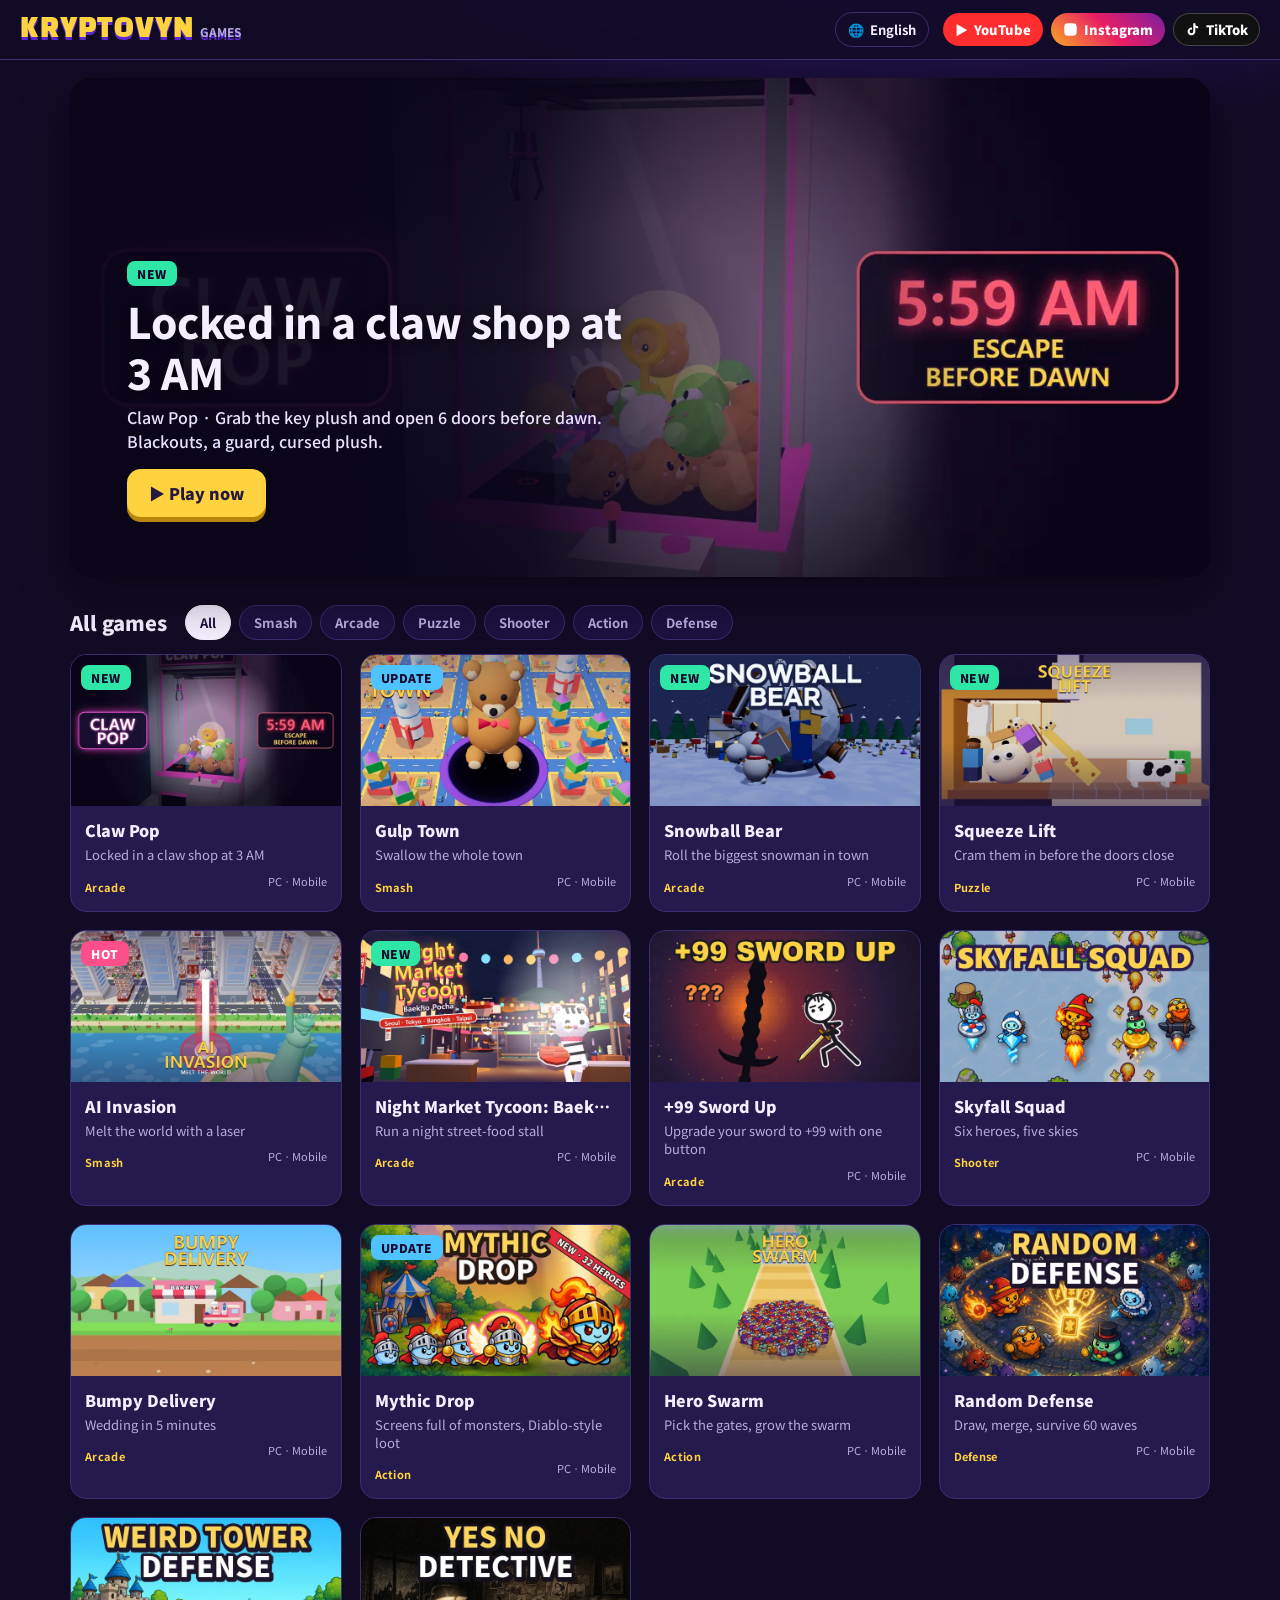
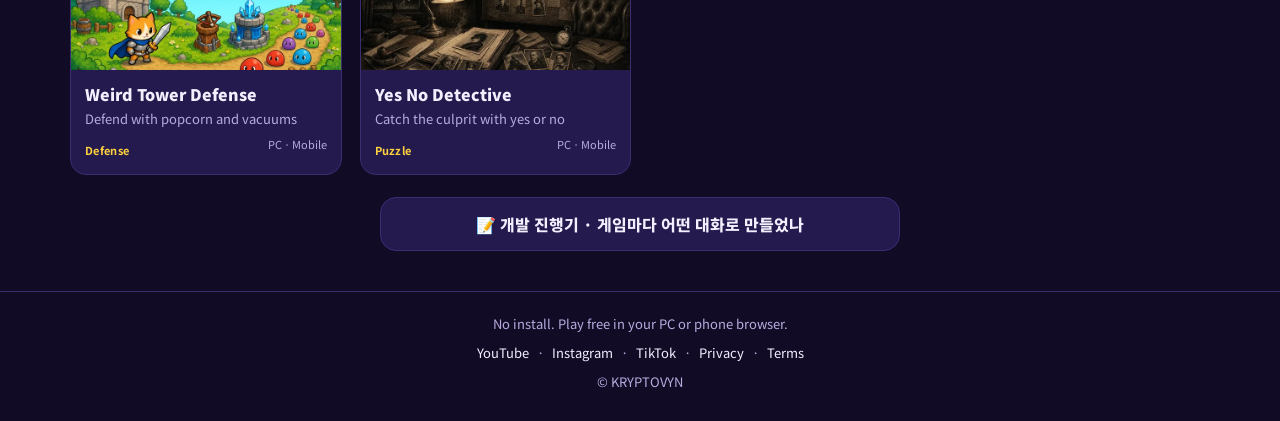
==== commit bfbd3094: "백호 포장마차를 게임 목록에 더함" ====
--- a/index.html
+++ b/index.html
@@ -102,7 +102,9 @@
   { id: 'melt', url: 'kkguhmxusq3gz5', name: 'AI Invasion', tag: 'hot', g: 'smash', hero: 1,
     ko: ['레이저로 세계 도시를 녹여라', '벤치 하나 녹이던 레이저가 에펠탑 · 도쿄타워까지. 도시 11곳.'],
     en: ['Melt the world with a laser', 'From a park bench to the Eiffel Tower: 11 cities to melt.'] },
-  { id: 'sword', url: 'devc6h5w6yqknp', name: '+99 Sword Up', tag: 'up', g: 'arcade',
+  { id: 'pocha', url: 'bgsvq4druc36jg', name: 'Night Market Tycoon: Baekho Pocha', tag: 'new', g: 'arcade',
+    ko: ['백호가 밤 골목에서 포장마차를 연다', '붕어빵 한 판에서 시작해 등불 8개를 다 켜면 다음 도시. 서울 · 도쿄 · 방콕 · 타이베이.'], en: ['Run a night street-food stall', 'Start with one fish-bread grill and light all 8 lanterns to open the next city: Seoul, Tokyo, Bangkok, Taipei.'] },
+  { id: 'sword', url: 'devc6h5w6yqknp', name: '+99 Sword Up', tag: '', g: 'arcade',
     ko: ['버튼 하나로 칼을 +99까지', '성공하면 +1, 실패하면 깨진다. 깨진 조각으로 대장간을 키워 다시 도전.'], en: ['Upgrade your sword to +99 with one button', 'Success is +1, failure shatters it. Use the shards to grow your forge and try again.'] },
   { id: 'sky', url: 'kna2vvtacb5og5', name: 'Skyfall Squad', tag: '', g: 'shooter',
     ko: ['영웅 여섯, 하늘 다섯 곳', '손가락 하나로 날며 쏘는 세로 슈팅. 보스 앞에서 지원군 호출.'], en: ['Six heroes, five skies', 'A vertical shooter you fly with one finger. Call backup at the boss.'] },
@@ -122,14 +124,14 @@
 const LANGS = { en: 'English', ko: '한국어', es: 'Español', pt: 'Português', ru: 'Русский', tr: 'Türkçe', de: 'Deutsch', fr: 'Français', ja: '日本語', zh: '简体中文' }
 // taglines (and hero lines) for languages beyond ko / en: [tagline, hero line]
 const X = {
-  es: { sword: ['Mejora tu espada hasta +99 con un botón'], claw: ['Encerrado en una tienda de garras a las 3 AM', 'Atrapa el peluche con la llave y abre 6 puertas antes del amanecer.'], gulp: ['Trágate el pueblo entero', 'Un agujero diminuto crece hasta comerse 10 pueblos.'], squeeze: ['Mételos antes de que se cierren las puertas', 'Luchadores de sumo, pianos, vacas: todos al ascensor.'], melt: ['Derrite el mundo con un láser', 'De un banco del parque a la Torre Eiffel: 11 ciudades.'], sky: ['Seis héroes, cinco cielos'], bumpy: ['Boda en 5 minutos: entrega el pastel'], mythic: ['Pantallas llenas de monstruos y botín'], swarm: ['Elige puertas y haz crecer tu ejército'], random: ['Saca, combina y aguanta 60 oleadas'], tower: ['Defiende con palomitas y aspiradoras'], detective: ['Atrapa al culpable con sí o no'] },
-  pt: { sword: ['Aprimore sua espada até +99 com um botão'], claw: ['Preso numa loja de garra às 3h', 'Pegue a pelúcia da chave e abra 6 portas antes do amanhecer.'], gulp: ['Engula a cidade inteira', 'Um buraco minúsculo cresce até devorar 10 cidades.'], squeeze: ['Enfie todos antes da porta fechar', 'Lutadores de sumô, pianos, vacas: todos no elevador.'], melt: ['Derreta o mundo com um laser', 'De um banco de praça à Torre Eiffel: 11 cidades.'], sky: ['Seis heróis, cinco céus'], bumpy: ['Casamento em 5 minutos: entregue o bolo'], mythic: ['Telas cheias de monstros e saque'], swarm: ['Escolha portões e aumente o exército'], random: ['Sorteie, junte e aguente 60 ondas'], tower: ['Defenda com pipoca e aspiradores'], detective: ['Pegue o culpado com sim ou não'] },
-  ru: { sword: ['Заточи меч до +99 одной кнопкой'], claw: ['Заперт в автоматах в 3 часа ночи', 'Достань игрушку с ключом и открой 6 дверей до рассвета.'], gulp: ['Проглоти весь город', 'Крошечная дыра растёт и съедает 10 городов.'], squeeze: ['Затолкай всех, пока двери не закрылись', 'Сумоисты, пианино, коровы — все в лифт.'], melt: ['Расплавь мир лазером', 'От скамейки до Эйфелевой башни: 11 городов.'], sky: ['Шесть героев, пять небес'], bumpy: ['Свадьба через 5 минут: довези торт'], mythic: ['Экран полон монстров и добычи'], swarm: ['Выбирай ворота и расти армию'], random: ['Тяни, объединяй, держи 60 волн'], tower: ['Защита попкорном и пылесосами'], detective: ['Найди виновного вопросами «да» или «нет»'] },
-  tr: { sword: ["Tek tuşla kılıcını +99'a yükselt"], claw: ['Gece 3te pençe dükkânına kilitlendin', 'Anahtarlı peluşu kap, şafaktan önce 6 kapıyı aç.'], gulp: ['Bütün kasabayı yut', 'Minik bir delik büyüyüp 10 kasabayı yutar.'], squeeze: ['Kapı kapanmadan herkesi tıkıştır', 'Sumo güreşçileri, piyanolar, inekler: herkes asansöre.'], melt: ['Dünyayı lazerle erit', 'Park bankından Eyfel Kulesine: 11 şehir.'], sky: ['Altı kahraman, beş gökyüzü'], bumpy: ['Düğüne 5 dakika: pastayı teslim et'], mythic: ['Canavar dolu ekranlar ve ganimet'], swarm: ['Kapıları seç, ordunu büyüt'], random: ['Çek, birleştir, 60 dalga dayan'], tower: ['Patlamış mısır ve süpürgeyle savun'], detective: ['Suçluyu evet ya da hayırla bul'] },
-  de: { sword: ['Schmiede dein Schwert mit einem Knopf auf +99'], claw: ['Um 3 Uhr im Greiferladen eingesperrt', 'Schnapp das Plüschtier mit dem Schlüssel und öffne 6 Türen vor dem Morgengrauen.'], gulp: ['Verschling die ganze Stadt', 'Ein winziges Loch wächst, bis es 10 Städte frisst.'], squeeze: ['Alle rein, bevor die Tür zugeht', 'Sumoringer, Klaviere, Kühe: alle in den Aufzug.'], melt: ['Schmilz die Welt mit einem Laser', 'Von der Parkbank bis zum Eiffelturm: 11 Städte.'], sky: ['Sechs Helden, fünf Himmel'], bumpy: ['Hochzeit in 5 Minuten: liefere die Torte'], mythic: ['Bildschirme voller Monster und Beute'], swarm: ['Wähle Tore, lass dein Heer wachsen'], random: ['Ziehen, verschmelzen, 60 Wellen halten'], tower: ['Verteidige mit Popcorn und Staubsaugern'], detective: ['Finde den Täter mit Ja oder Nein'] },
-  fr: { sword: ["Améliore ton épée jusqu'à +99 d'un seul bouton"], claw: ['Enfermé dans une boutique de pinces à 3 h', "Attrape la peluche à la clé et ouvre 6 portes avant l'aube."], gulp: ['Avale toute la ville', "Un petit trou grandit jusqu'à dévorer 10 villes."], squeeze: ['Fais-les tous entrer avant la fermeture', "Sumos, pianos, vaches : tout le monde dans l'ascenseur."], melt: ['Fais fondre le monde au laser', "D'un banc public à la tour Eiffel : 11 villes."], sky: ['Six héros, cinq ciels'], bumpy: ['Mariage dans 5 minutes : livre le gâteau'], mythic: ['Des écrans pleins de monstres et de butin'], swarm: ["Choisis les portes, fais grandir l'armée"], random: ['Tire, fusionne, tiens 60 vagues'], tower: ['Défends avec du pop-corn et des aspirateurs'], detective: ['Trouve le coupable par oui ou non'] },
-  ja: { sword: ['ボタンひとつで剣を+99まで強化'], claw: ['午前3時、クレーンゲーム店に閉じ込められた', '鍵のぬいぐるみを取って、夜明けまでに扉を6つ開けろ。'], gulp: ['穴ひとつで町をまるごと', '小さな穴が大きくなって10の町を飲み込む。'], squeeze: ['扉が閉まる前に全員乗せろ', '力士もピアノも牛も、エレベーターにぎゅうぎゅう。'], melt: ['レーザーで世界を溶かせ', 'ベンチからエッフェル塔まで、11の都市。'], sky: ['ヒーロー6人、空は5つ'], bumpy: ['結婚式まで5分、ケーキを届けろ'], mythic: ['モンスターだらけの画面とお宝'], swarm: ['ゲートを選んでヒーロー軍団を増やせ'], random: ['引いて合体、60ウェーブを守れ'], tower: ['ポップコーンと掃除機で守るディフェンス'], detective: ['はい・いいえで犯人を探せ'] },
-  zh: { sword: ['一个按钮把剑强化到+99'], claw: ['凌晨3点,被困在抓娃娃店', '抓住带钥匙的玩偶,天亮前打开6扇门。'], gulp: ['一个洞吞掉整个小镇', '小洞越变越大,吞下10个小镇。'], squeeze: ['关门前把所有人塞进去', '相扑选手、钢琴、奶牛,全都塞进电梯。'], melt: ['用激光融化世界', '从公园长椅到埃菲尔铁塔,11座城市。'], sky: ['六位英雄,五片天空'], bumpy: ['婚礼还有5分钟,送蛋糕'], mythic: ['满屏怪物与战利品'], swarm: ['选择大门,壮大英雄军团'], random: ['抽卡合成,守住60波'], tower: ['用爆米花和吸尘器守城'], detective: ['用是或否找出凶手'] },
+  es: { pocha: ['Abre un puesto de comida nocturno'], sword: ['Mejora tu espada hasta +99 con un botón'], claw: ['Encerrado en una tienda de garras a las 3 AM', 'Atrapa el peluche con la llave y abre 6 puertas antes del amanecer.'], gulp: ['Trágate el pueblo entero', 'Un agujero diminuto crece hasta comerse 10 pueblos.'], squeeze: ['Mételos antes de que se cierren las puertas', 'Luchadores de sumo, pianos, vacas: todos al ascensor.'], melt: ['Derrite el mundo con un láser', 'De un banco del parque a la Torre Eiffel: 11 ciudades.'], sky: ['Seis héroes, cinco cielos'], bumpy: ['Boda en 5 minutos: entrega el pastel'], mythic: ['Pantallas llenas de monstruos y botín'], swarm: ['Elige puertas y haz crecer tu ejército'], random: ['Saca, combina y aguanta 60 oleadas'], tower: ['Defiende con palomitas y aspiradoras'], detective: ['Atrapa al culpable con sí o no'] },
+  pt: { pocha: ['Abra uma barraca de comida noturna'], sword: ['Aprimore sua espada até +99 com um botão'], claw: ['Preso numa loja de garra às 3h', 'Pegue a pelúcia da chave e abra 6 portas antes do amanhecer.'], gulp: ['Engula a cidade inteira', 'Um buraco minúsculo cresce até devorar 10 cidades.'], squeeze: ['Enfie todos antes da porta fechar', 'Lutadores de sumô, pianos, vacas: todos no elevador.'], melt: ['Derreta o mundo com um laser', 'De um banco de praça à Torre Eiffel: 11 cidades.'], sky: ['Seis heróis, cinco céus'], bumpy: ['Casamento em 5 minutos: entregue o bolo'], mythic: ['Telas cheias de monstros e saque'], swarm: ['Escolha portões e aumente o exército'], random: ['Sorteie, junte e aguente 60 ondas'], tower: ['Defenda com pipoca e aspiradores'], detective: ['Pegue o culpado com sim ou não'] },
+  ru: { pocha: ['Открой ночную уличную лавку еды'], sword: ['Заточи меч до +99 одной кнопкой'], claw: ['Заперт в автоматах в 3 часа ночи', 'Достань игрушку с ключом и открой 6 дверей до рассвета.'], gulp: ['Проглоти весь город', 'Крошечная дыра растёт и съедает 10 городов.'], squeeze: ['Затолкай всех, пока двери не закрылись', 'Сумоисты, пианино, коровы — все в лифт.'], melt: ['Расплавь мир лазером', 'От скамейки до Эйфелевой башни: 11 городов.'], sky: ['Шесть героев, пять небес'], bumpy: ['Свадьба через 5 минут: довези торт'], mythic: ['Экран полон монстров и добычи'], swarm: ['Выбирай ворота и расти армию'], random: ['Тяни, объединяй, держи 60 волн'], tower: ['Защита попкорном и пылесосами'], detective: ['Найди виновного вопросами «да» или «нет»'] },
+  tr: { pocha: ['Gece sokak yemeği tezgâhı aç'], sword: ["Tek tuşla kılıcını +99'a yükselt"], claw: ['Gece 3te pençe dükkânına kilitlendin', 'Anahtarlı peluşu kap, şafaktan önce 6 kapıyı aç.'], gulp: ['Bütün kasabayı yut', 'Minik bir delik büyüyüp 10 kasabayı yutar.'], squeeze: ['Kapı kapanmadan herkesi tıkıştır', 'Sumo güreşçileri, piyanolar, inekler: herkes asansöre.'], melt: ['Dünyayı lazerle erit', 'Park bankından Eyfel Kulesine: 11 şehir.'], sky: ['Altı kahraman, beş gökyüzü'], bumpy: ['Düğüne 5 dakika: pastayı teslim et'], mythic: ['Canavar dolu ekranlar ve ganimet'], swarm: ['Kapıları seç, ordunu büyüt'], random: ['Çek, birleştir, 60 dalga dayan'], tower: ['Patlamış mısır ve süpürgeyle savun'], detective: ['Suçluyu evet ya da hayırla bul'] },
+  de: { pocha: ['Eröffne einen Nachtmarkt-Imbiss'], sword: ['Schmiede dein Schwert mit einem Knopf auf +99'], claw: ['Um 3 Uhr im Greiferladen eingesperrt', 'Schnapp das Plüschtier mit dem Schlüssel und öffne 6 Türen vor dem Morgengrauen.'], gulp: ['Verschling die ganze Stadt', 'Ein winziges Loch wächst, bis es 10 Städte frisst.'], squeeze: ['Alle rein, bevor die Tür zugeht', 'Sumoringer, Klaviere, Kühe: alle in den Aufzug.'], melt: ['Schmilz die Welt mit einem Laser', 'Von der Parkbank bis zum Eiffelturm: 11 Städte.'], sky: ['Sechs Helden, fünf Himmel'], bumpy: ['Hochzeit in 5 Minuten: liefere die Torte'], mythic: ['Bildschirme voller Monster und Beute'], swarm: ['Wähle Tore, lass dein Heer wachsen'], random: ['Ziehen, verschmelzen, 60 Wellen halten'], tower: ['Verteidige mit Popcorn und Staubsaugern'], detective: ['Finde den Täter mit Ja oder Nein'] },
+  fr: { pocha: ['Ouvre un stand de street food de nuit'], sword: ["Améliore ton épée jusqu'à +99 d'un seul bouton"], claw: ['Enfermé dans une boutique de pinces à 3 h', "Attrape la peluche à la clé et ouvre 6 portes avant l'aube."], gulp: ['Avale toute la ville', "Un petit trou grandit jusqu'à dévorer 10 villes."], squeeze: ['Fais-les tous entrer avant la fermeture', "Sumos, pianos, vaches : tout le monde dans l'ascenseur."], melt: ['Fais fondre le monde au laser', "D'un banc public à la tour Eiffel : 11 villes."], sky: ['Six héros, cinq ciels'], bumpy: ['Mariage dans 5 minutes : livre le gâteau'], mythic: ['Des écrans pleins de monstres et de butin'], swarm: ["Choisis les portes, fais grandir l'armée"], random: ['Tire, fusionne, tiens 60 vagues'], tower: ['Défends avec du pop-corn et des aspirateurs'], detective: ['Trouve le coupable par oui ou non'] },
+  ja: { pocha: ['夜の路地で屋台を開こう'], sword: ['ボタンひとつで剣を+99まで強化'], claw: ['午前3時、クレーンゲーム店に閉じ込められた', '鍵のぬいぐるみを取って、夜明けまでに扉を6つ開けろ。'], gulp: ['穴ひとつで町をまるごと', '小さな穴が大きくなって10の町を飲み込む。'], squeeze: ['扉が閉まる前に全員乗せろ', '力士もピアノも牛も、エレベーターにぎゅうぎゅう。'], melt: ['レーザーで世界を溶かせ', 'ベンチからエッフェル塔まで、11の都市。'], sky: ['ヒーロー6人、空は5つ'], bumpy: ['結婚式まで5分、ケーキを届けろ'], mythic: ['モンスターだらけの画面とお宝'], swarm: ['ゲートを選んでヒーロー軍団を増やせ'], random: ['引いて合体、60ウェーブを守れ'], tower: ['ポップコーンと掃除機で守るディフェンス'], detective: ['はい・いいえで犯人を探せ'] },
+  zh: { pocha: ['在夜市小巷开个路边摊'], sword: ['一个按钮把剑强化到+99'], claw: ['凌晨3点,被困在抓娃娃店', '抓住带钥匙的玩偶,天亮前打开6扇门。'], gulp: ['一个洞吞掉整个小镇', '小洞越变越大,吞下10个小镇。'], squeeze: ['关门前把所有人塞进去', '相扑选手、钢琴、奶牛,全都塞进电梯。'], melt: ['用激光融化世界', '从公园长椅到埃菲尔铁塔,11座城市。'], sky: ['六位英雄,五片天空'], bumpy: ['婚礼还有5分钟,送蛋糕'], mythic: ['满屏怪物与战利品'], swarm: ['选择大门,壮大英雄军团'], random: ['抽卡合成,守住60波'], tower: ['用爆米花和吸尘器守城'], detective: ['用是或否找出凶手'] },
 }
 const UI = {
   en: { all: 'All games', foot: 'No install. Play free in your PC or phone browser.', play: 'Play now', lang: 'Language', g: ['All', 'Smash', 'Arcade', 'Puzzle', 'Shooter', 'Action', 'Defense'] },
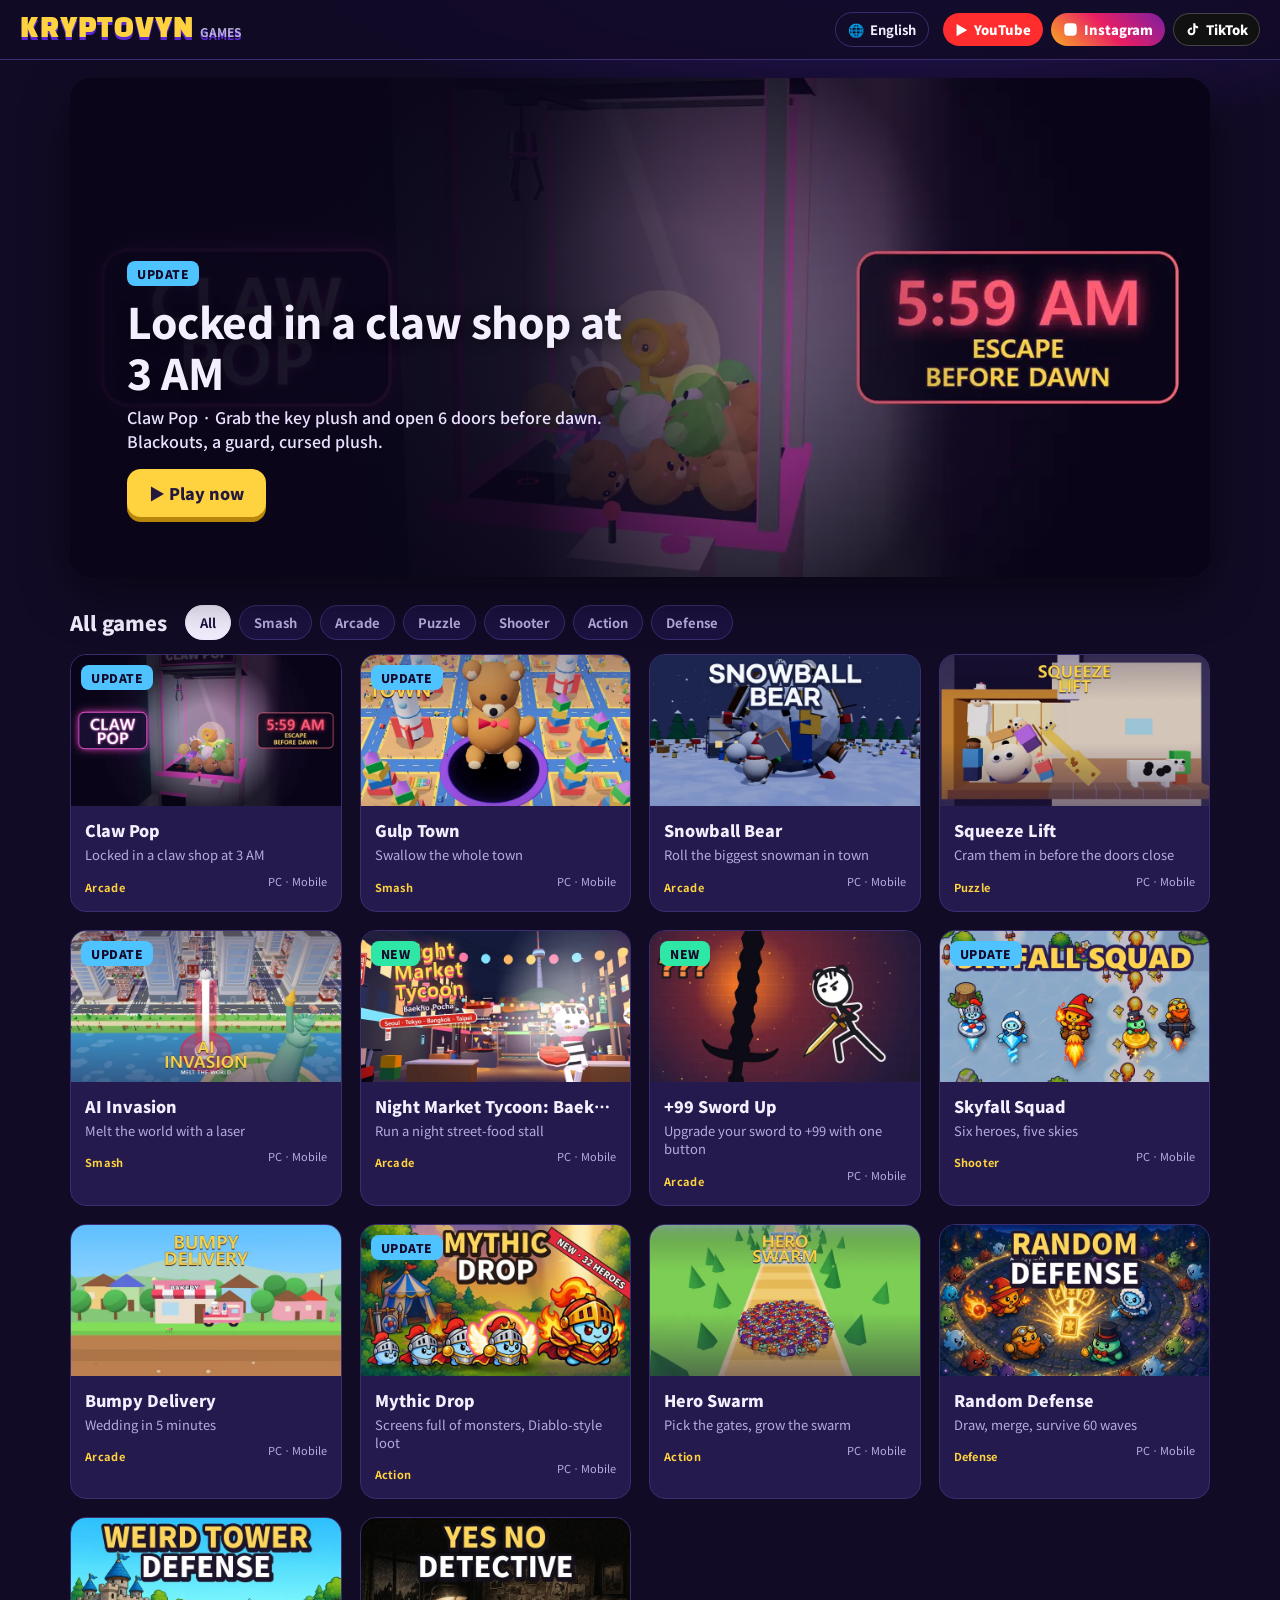
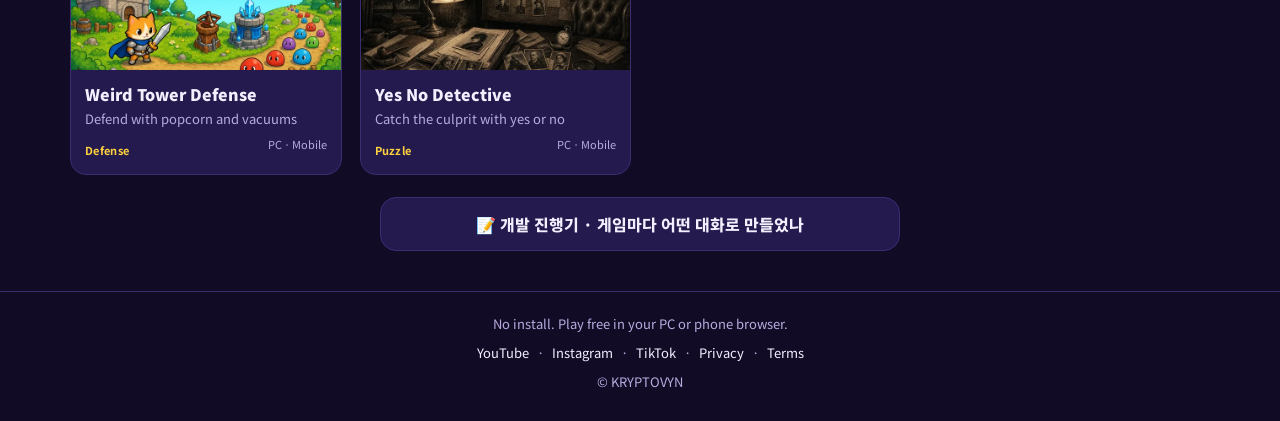
==== commit 3c23d290: "NEW · UPDATE 표시를 실제 공개 날짜대로(7일 안)" ====
--- a/index.html
+++ b/index.html
@@ -87,26 +87,26 @@
 </footer>
 <script>
 const G = [
-  { id: 'claw', url: 'ny4y672bgn55pk', name: 'Claw Pop', tag: 'new', g: 'arcade', hero: 1,
+  { id: 'claw', url: 'ny4y672bgn55pk', name: 'Claw Pop', tag: 'up', g: 'arcade', hero: 1,
     ko: ['새벽 3시, 뽑기방에 갇혔다', '동트기 전에 열쇠 인형을 뽑아 문 6개를 열어라. 정전 · 경비 · 저주받은 인형.'],
     en: ['Locked in a claw shop at 3 AM', 'Grab the key plush and open 6 doors before dawn. Blackouts, a guard, cursed plush.'] },
   { id: 'gulp', url: 'rp5hg7v2xbxrec', name: 'Gulp Town', tag: 'up', g: 'smash', hero: 1,
     ko: ['구멍 하나로 마을을 통째로', '작은 구멍이 커지며 장난감 방 · 해저 마을 · 공룡 정글까지 10곳을 삼킨다.'],
     en: ['Swallow the whole town', 'A tiny hole grows until it eats 10 towns: toy room, undersea, dino jungle and more.'] },
-  { id: 'snow', url: 'rdtskf6x3lowde', name: 'Snowball Bear', tag: 'new', g: 'arcade', hero: 1,
+  { id: 'snow', url: 'rdtskf6x3lowde', name: 'Snowball Bear', tag: '', g: 'arcade', hero: 1,
     ko: ['눈덩이 굴려 마을에서 제일 큰 눈사람', '꼬마 북극곰 뭉치의 눈 오는 밤. 판마다 작은 이야기, 여섯 판.'],
     en: ['Roll the biggest snowman in town', "Little polar bear Puff's snowy night. Six stages, a small story in each."] },
-  { id: 'squeeze', url: '6ucj7qs4r2pgpw', name: 'Squeeze Lift', tag: 'new', g: 'puzzle', hero: 1,
+  { id: 'squeeze', url: '6ucj7qs4r2pgpw', name: 'Squeeze Lift', tag: '', g: 'puzzle', hero: 1,
     ko: ['문 닫히기 전에 다 태워', '스모 선수도 피아노도 소도, 엘리베이터에 꽉꽉 밀어 넣기.'],
     en: ['Cram them in before the doors close', 'Sumo wrestlers, pianos, cows: squeeze everyone into the lift.'] },
-  { id: 'melt', url: 'kkguhmxusq3gz5', name: 'AI Invasion', tag: 'hot', g: 'smash', hero: 1,
+  { id: 'melt', url: 'kkguhmxusq3gz5', name: 'AI Invasion', tag: 'up', g: 'smash', hero: 1,
     ko: ['레이저로 세계 도시를 녹여라', '벤치 하나 녹이던 레이저가 에펠탑 · 도쿄타워까지. 도시 11곳.'],
     en: ['Melt the world with a laser', 'From a park bench to the Eiffel Tower: 11 cities to melt.'] },
   { id: 'pocha', url: 'bgsvq4druc36jg', name: 'Night Market Tycoon: Baekho Pocha', tag: 'new', g: 'arcade',
     ko: ['백호가 밤 골목에서 포장마차를 연다', '붕어빵 한 판에서 시작해 등불 8개를 다 켜면 다음 도시. 서울 · 도쿄 · 방콕 · 타이베이.'], en: ['Run a night street-food stall', 'Start with one fish-bread grill and light all 8 lanterns to open the next city: Seoul, Tokyo, Bangkok, Taipei.'] },
-  { id: 'sword', url: 'devc6h5w6yqknp', name: '+99 Sword Up', tag: '', g: 'arcade',
+  { id: 'sword', url: 'devc6h5w6yqknp', name: '+99 Sword Up', tag: 'new', g: 'arcade',
     ko: ['버튼 하나로 칼을 +99까지', '성공하면 +1, 실패하면 깨진다. 깨진 조각으로 대장간을 키워 다시 도전.'], en: ['Upgrade your sword to +99 with one button', 'Success is +1, failure shatters it. Use the shards to grow your forge and try again.'] },
-  { id: 'sky', url: 'kna2vvtacb5og5', name: 'Skyfall Squad', tag: '', g: 'shooter',
+  { id: 'sky', url: 'kna2vvtacb5og5', name: 'Skyfall Squad', tag: 'up', g: 'shooter',
     ko: ['영웅 여섯, 하늘 다섯 곳', '손가락 하나로 날며 쏘는 세로 슈팅. 보스 앞에서 지원군 호출.'], en: ['Six heroes, five skies', 'A vertical shooter you fly with one finger. Call backup at the boss.'] },
   { id: 'bumpy', url: '2wv7rvomm4jnra', name: 'Bumpy Delivery', tag: '', g: 'arcade',
     ko: ['결혼식 5분 전, 케이크 배달', '흔들리는 트럭으로 3단 케이크를 지켜라. 길 10개.'], en: ['Wedding in 5 minutes', 'Keep a 3-tier cake on a wobbly truck across 10 roads.'] },
